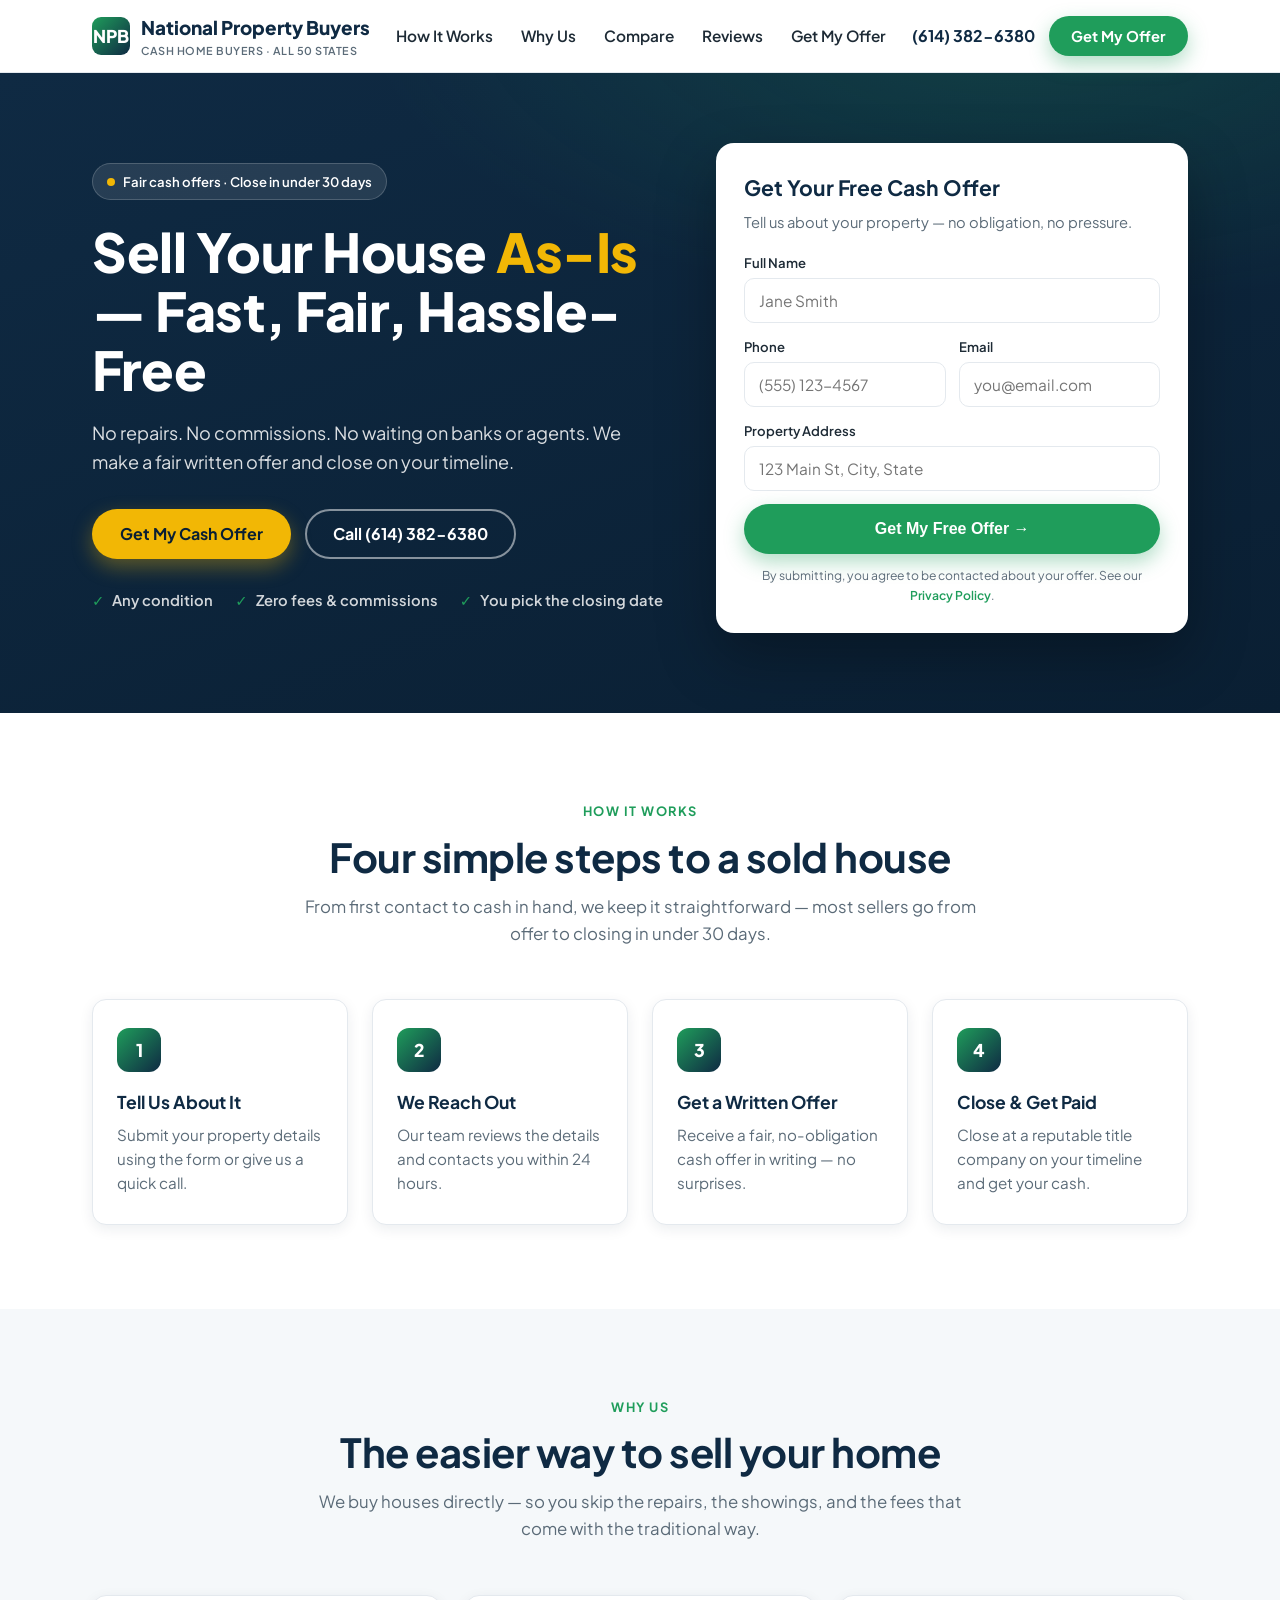
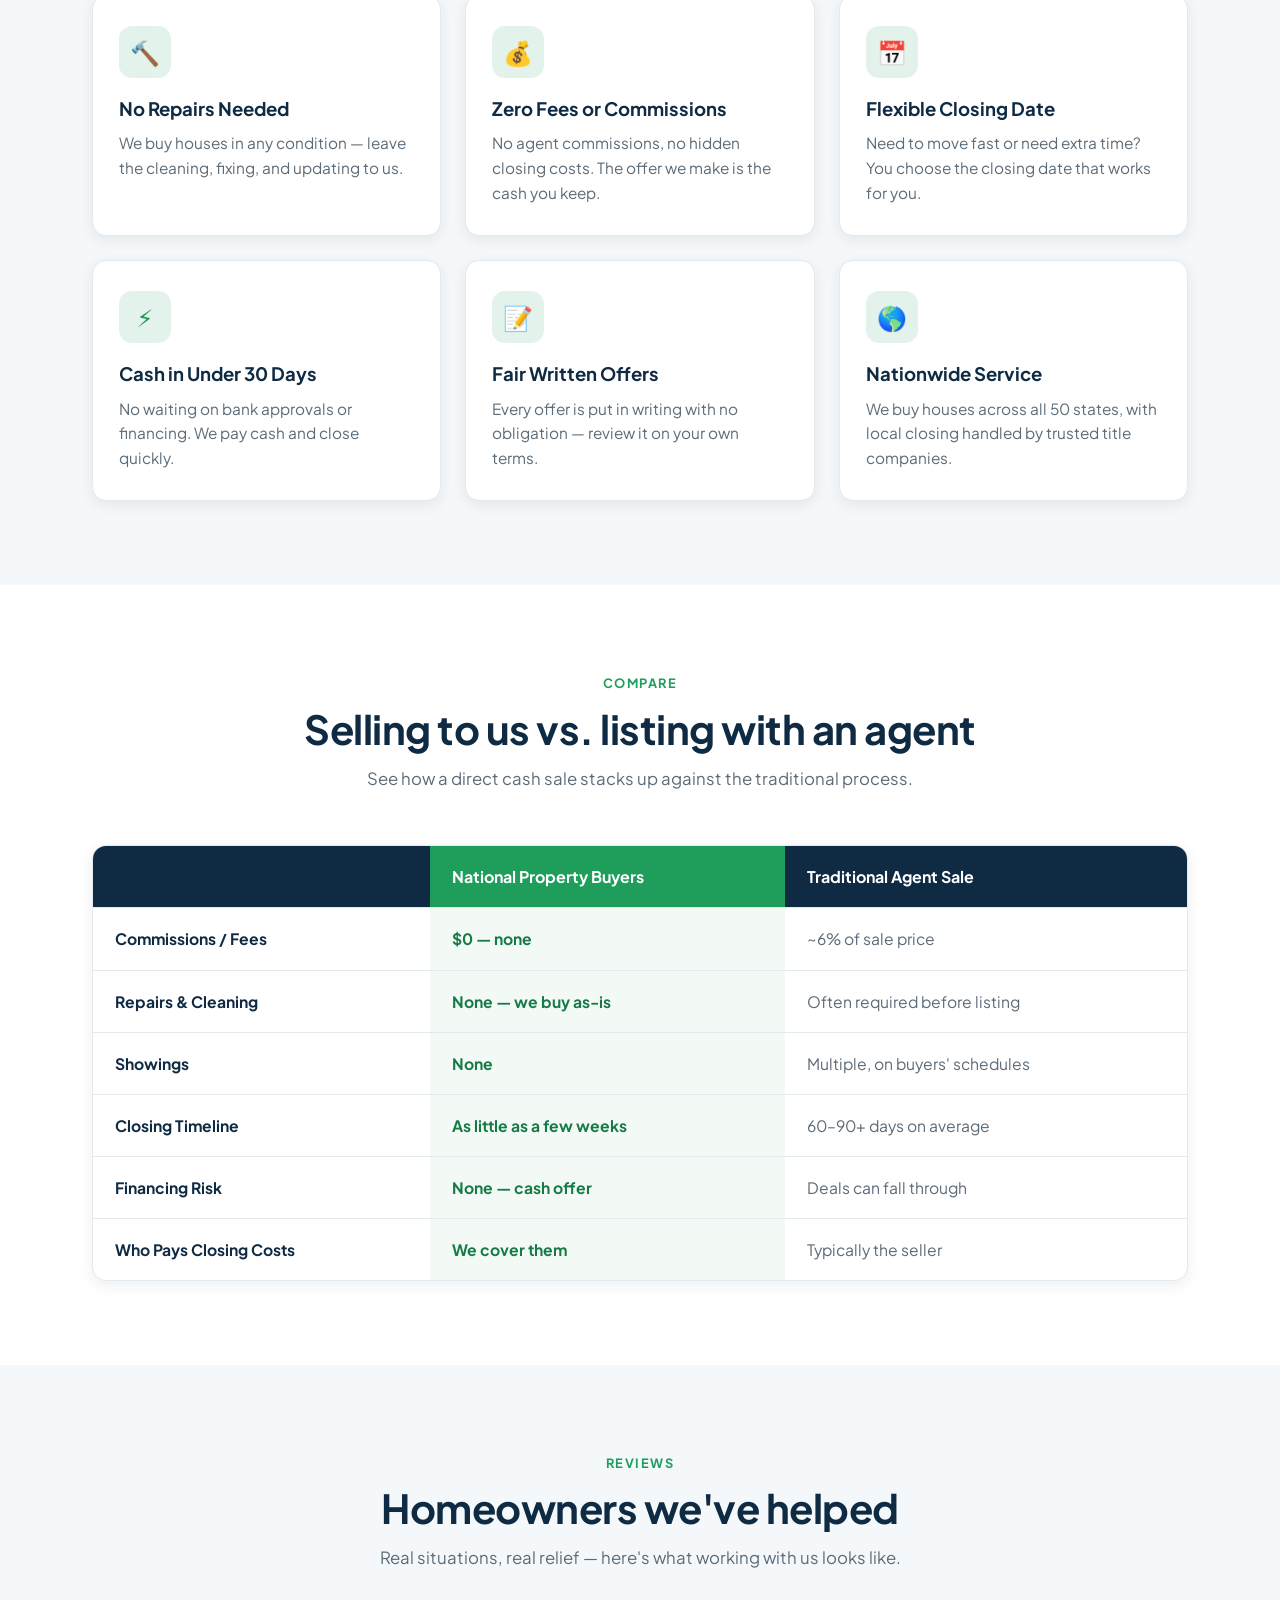
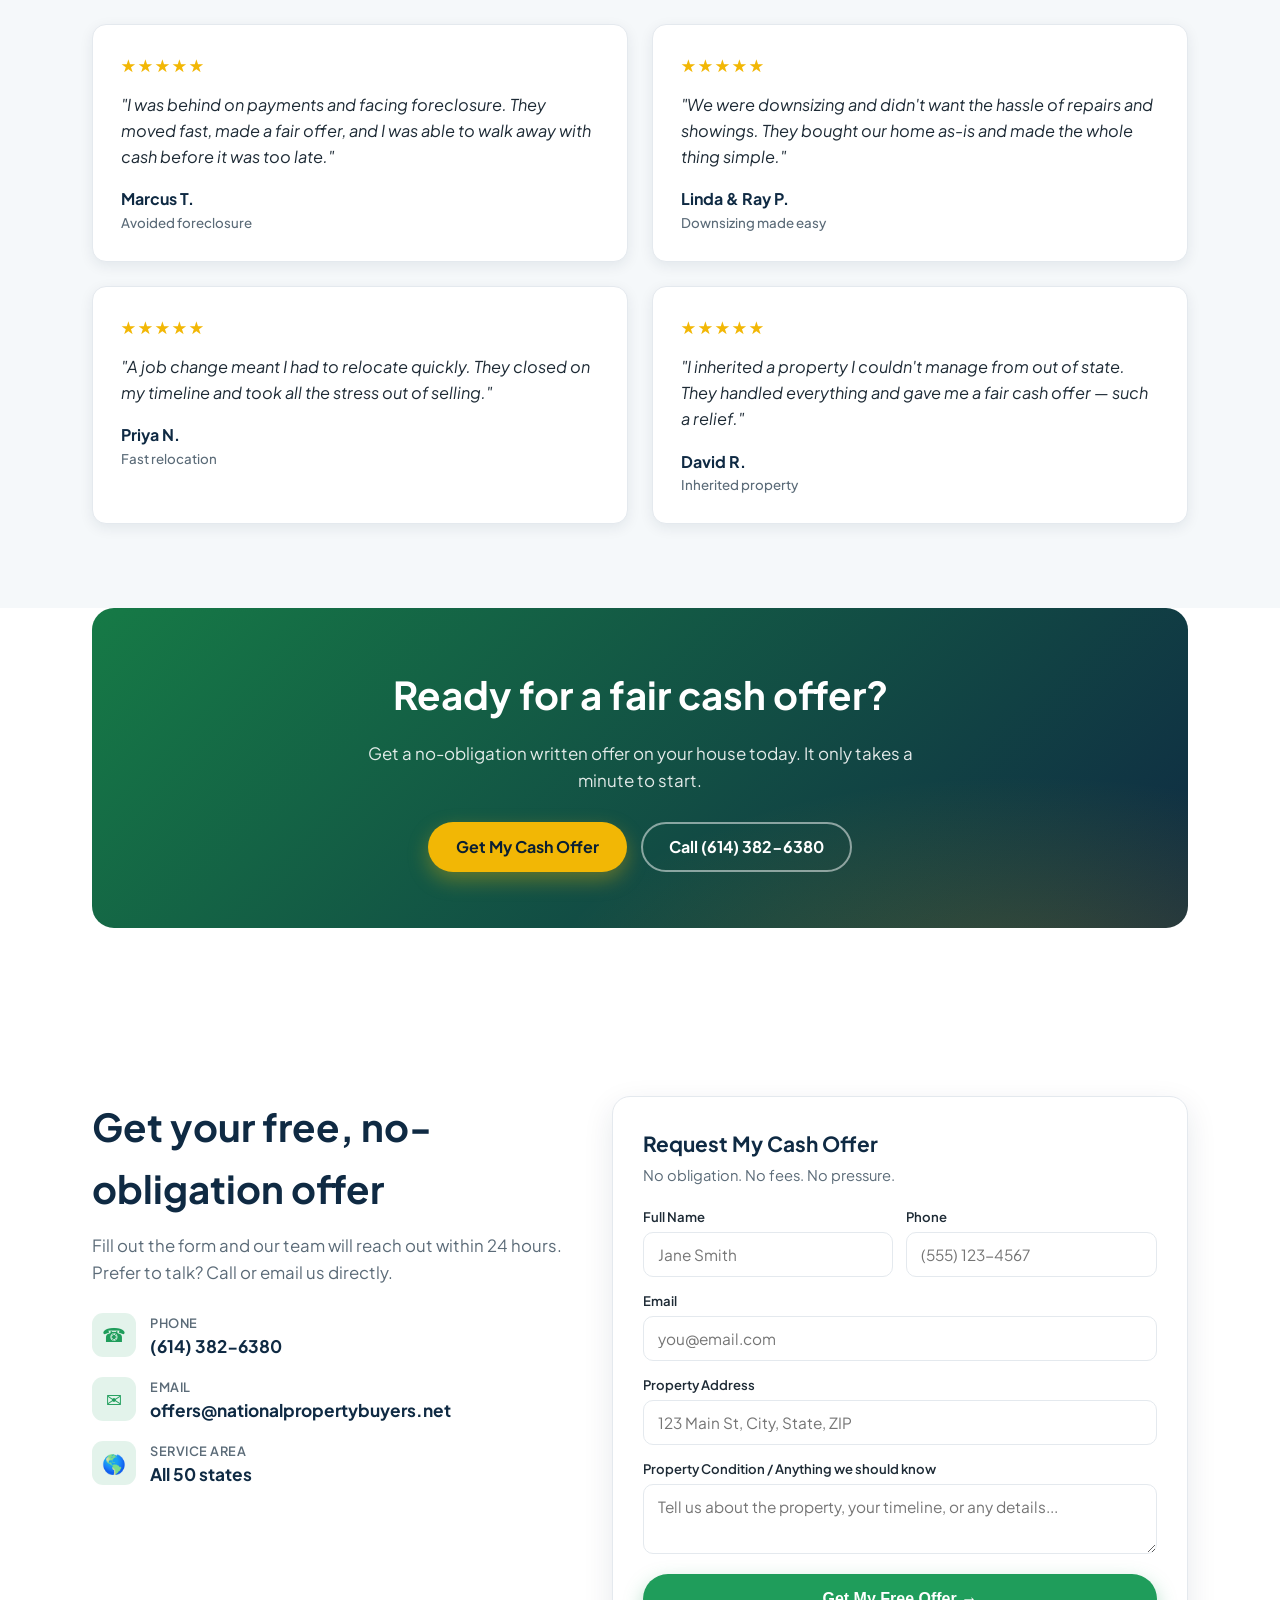
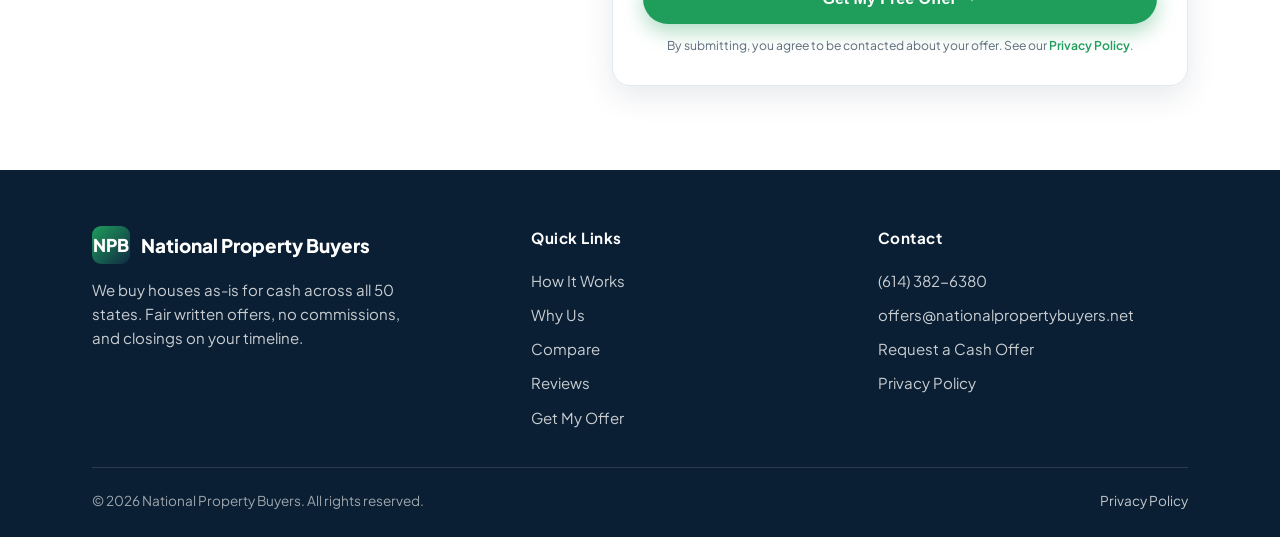
==== national-property-buyers/index.html @ d4e4e4ce "Add National Property Buyers site with privacy policy for Hostinger Rebuild the homepage as a self-c" ====
<!DOCTYPE html>
<html lang="en">
<head>
  <meta charset="UTF-8" />
  <meta name="viewport" content="width=device-width, initial-scale=1.0" />
  <title>National Property Buyers — Sell Your House As-Is, Fast &amp; Fair</title>
  <meta name="description" content="National Property Buyers pays cash for houses in any condition across all 50 states. No repairs, no commissions, no waiting. Get a fair written offer and close in under 30 days." />

  <!-- ===== Fonts ===== -->
  <link rel="preconnect" href="https://fonts.googleapis.com" />
  <link rel="preconnect" href="https://fonts.gstatic.com" crossorigin />
  <link href="https://fonts.googleapis.com/css2?family=Plus+Jakarta+Sans:wght@400;500;600;700;800&display=swap" rel="stylesheet" />

  <style>
    :root {
      --navy: #0f2a43;
      --navy-deep: #0a1f33;
      --green: #1f9d5b;
      --green-dark: #167a46;
      --gold: #f2b705;
      --ink: #1d2a35;
      --muted: #5b6b78;
      --line: #e4e9ee;
      --bg: #ffffff;
      --bg-soft: #f5f8fa;
      --radius: 14px;
      --shadow: 0 10px 30px rgba(15, 42, 67, 0.10);
      --shadow-sm: 0 4px 14px rgba(15, 42, 67, 0.08);
    }

    * { box-sizing: border-box; margin: 0; padding: 0; }
    html { scroll-behavior: smooth; }
    body {
      font-family: 'Plus Jakarta Sans', system-ui, -apple-system, Segoe UI, Roboto, Helvetica, Arial, sans-serif;
      color: var(--ink);
      background: var(--bg);
      line-height: 1.6;
      -webkit-font-smoothing: antialiased;
    }
    a { color: inherit; text-decoration: none; }
    img { max-width: 100%; display: block; }
    .wrap { width: 100%; max-width: 1140px; margin: 0 auto; padding: 0 22px; }

    /* ===== Buttons ===== */
    .btn {
      display: inline-flex; align-items: center; justify-content: center; gap: 8px;
      font-weight: 700; font-size: 1rem; line-height: 1;
      padding: 15px 26px; border-radius: 999px; cursor: pointer;
      border: 2px solid transparent; transition: transform .15s ease, box-shadow .15s ease, background .15s ease;
    }
    .btn-primary { background: var(--green); color: #fff; box-shadow: 0 8px 20px rgba(31,157,91,.35); }
    .btn-primary:hover { background: var(--green-dark); transform: translateY(-2px); }
    .btn-gold { background: var(--gold); color: var(--navy-deep); box-shadow: 0 8px 20px rgba(242,183,5,.35); }
    .btn-gold:hover { transform: translateY(-2px); filter: brightness(1.03); }
    .btn-ghost { background: transparent; color: #fff; border-color: rgba(255,255,255,.5); }
    .btn-ghost:hover { background: rgba(255,255,255,.12); }

    /* ===== Header ===== */
    header {
      position: sticky; top: 0; z-index: 50;
      background: rgba(255,255,255,.95); backdrop-filter: blur(8px);
      border-bottom: 1px solid var(--line);
    }
    .nav { display: flex; align-items: center; justify-content: space-between; height: 72px; }
    .brand { display: flex; align-items: center; gap: 11px; font-weight: 800; font-size: 1.18rem; color: var(--navy); }
    .brand .mark {
      width: 38px; height: 38px; border-radius: 9px;
      background: linear-gradient(135deg, var(--green), var(--navy));
      display: grid; place-items: center; color: #fff; font-size: 1.1rem;
    }
    .brand small { display: block; font-size: .68rem; font-weight: 600; color: var(--muted); letter-spacing: .5px; text-transform: uppercase; }
    .nav-links { display: flex; align-items: center; gap: 28px; }
    .nav-links a { font-weight: 600; color: var(--ink); font-size: .96rem; }
    .nav-links a:hover { color: var(--green); }
    .nav-cta { display: flex; align-items: center; gap: 14px; }
    .nav-phone { font-weight: 700; color: var(--navy); white-space: nowrap; }
    .menu-toggle { display: none; background: none; border: 0; cursor: pointer; font-size: 1.6rem; color: var(--navy); }

    /* ===== Hero ===== */
    .hero {
      background:
        radial-gradient(1100px 500px at 80% -10%, rgba(31,157,91,.22), transparent 60%),
        linear-gradient(160deg, var(--navy) 0%, var(--navy-deep) 100%);
      color: #fff; position: relative; overflow: hidden;
    }
    .hero .wrap { display: grid; grid-template-columns: 1.1fr .9fr; gap: 48px; align-items: center; padding-top: 70px; padding-bottom: 80px; }
    .eyebrow {
      display: inline-flex; align-items: center; gap: 8px;
      background: rgba(255,255,255,.10); border: 1px solid rgba(255,255,255,.18);
      padding: 7px 14px; border-radius: 999px; font-size: .82rem; font-weight: 600; margin-bottom: 22px;
    }
    .eyebrow .dot { width: 8px; height: 8px; border-radius: 50%; background: var(--gold); }
    .hero h1 { font-size: clamp(2.1rem, 4.6vw, 3.35rem); line-height: 1.1; font-weight: 800; letter-spacing: -.5px; }
    .hero h1 .accent { color: var(--gold); }
    .hero p.lead { margin-top: 20px; font-size: 1.13rem; color: rgba(255,255,255,.85); max-width: 540px; }
    .hero-actions { margin-top: 32px; display: flex; flex-wrap: wrap; gap: 14px; }
    .trust-row { margin-top: 30px; display: flex; flex-wrap: wrap; gap: 22px; color: rgba(255,255,255,.82); font-size: .92rem; font-weight: 600; }
    .trust-row span { display: inline-flex; align-items: center; gap: 8px; }
    .trust-row .check { color: var(--green); font-weight: 800; }

    /* Hero form card */
    .offer-card {
      background: #fff; color: var(--ink); border-radius: 18px; padding: 28px;
      box-shadow: 0 24px 60px rgba(0,0,0,.30);
    }
    .offer-card h3 { font-size: 1.32rem; color: var(--navy); }
    .offer-card .sub { color: var(--muted); font-size: .92rem; margin: 6px 0 18px; }
    .field { margin-bottom: 13px; }
    .field label { display: block; font-size: .82rem; font-weight: 600; color: var(--ink); margin-bottom: 5px; }
    .field input, .field textarea, .field select {
      width: 100%; padding: 12px 14px; border: 1.5px solid var(--line); border-radius: 10px;
      font-family: inherit; font-size: .96rem; color: var(--ink); background: #fff;
    }
    .field input:focus, .field textarea:focus, .field select:focus { outline: none; border-color: var(--green); box-shadow: 0 0 0 3px rgba(31,157,91,.15); }
    .field textarea { resize: vertical; min-height: 70px; }
    .form-note { font-size: .76rem; color: var(--muted); margin-top: 12px; text-align: center; }

    /* ===== Section base ===== */
    section { padding: 84px 0; }
    .section-head { text-align: center; max-width: 680px; margin: 0 auto 52px; }
    .tag { display: inline-block; color: var(--green); font-weight: 700; letter-spacing: 1.5px; text-transform: uppercase; font-size: .8rem; margin-bottom: 12px; }
    .section-head h2 { font-size: clamp(1.8rem, 3.4vw, 2.5rem); color: var(--navy); line-height: 1.15; letter-spacing: -.5px; }
    .section-head p { margin-top: 14px; color: var(--muted); font-size: 1.05rem; }
    .soft { background: var(--bg-soft); }

    /* ===== Steps ===== */
    .steps { display: grid; grid-template-columns: repeat(4, 1fr); gap: 24px; }
    .step {
      background: #fff; border: 1px solid var(--line); border-radius: var(--radius);
      padding: 28px 24px; box-shadow: var(--shadow-sm); position: relative;
    }
    .step .num {
      width: 44px; height: 44px; border-radius: 12px; background: linear-gradient(135deg, var(--green), var(--navy));
      color: #fff; font-weight: 800; font-size: 1.1rem; display: grid; place-items: center; margin-bottom: 16px;
    }
    .step h4 { font-size: 1.1rem; color: var(--navy); margin-bottom: 6px; }
    .step p { color: var(--muted); font-size: .95rem; }

    /* ===== Why us / benefits ===== */
    .benefits { display: grid; grid-template-columns: repeat(3, 1fr); gap: 24px; }
    .benefit {
      background: #fff; border: 1px solid var(--line); border-radius: var(--radius);
      padding: 30px 26px; box-shadow: var(--shadow-sm); transition: transform .15s ease, box-shadow .15s ease;
    }
    .benefit:hover { transform: translateY(-4px); box-shadow: var(--shadow); }
    .benefit .ico {
      width: 52px; height: 52px; border-radius: 13px; background: rgba(31,157,91,.12);
      color: var(--green); display: grid; place-items: center; font-size: 1.5rem; margin-bottom: 16px;
    }
    .benefit h4 { color: var(--navy); font-size: 1.16rem; margin-bottom: 8px; }
    .benefit p { color: var(--muted); font-size: .96rem; }

    /* ===== Compare ===== */
    .compare-table {
      width: 100%; border-collapse: separate; border-spacing: 0;
      background: #fff; border: 1px solid var(--line); border-radius: var(--radius); overflow: hidden; box-shadow: var(--shadow-sm);
    }
    .compare-table th, .compare-table td { padding: 18px 22px; text-align: left; border-bottom: 1px solid var(--line); font-size: .98rem; }
    .compare-table thead th { background: var(--navy); color: #fff; font-size: 1rem; }
    .compare-table thead th.you { background: var(--green); }
    .compare-table tbody tr:last-child td { border-bottom: 0; }
    .compare-table td.feature { font-weight: 700; color: var(--navy); }
    .compare-table td.them { color: var(--muted); }
    .compare-table td.us { color: var(--green-dark); font-weight: 700; }
    .compare-table .col-us { background: rgba(31,157,91,.05); }

    /* ===== Reviews ===== */
    .reviews { display: grid; grid-template-columns: repeat(2, 1fr); gap: 24px; }
    .review {
      background: #fff; border: 1px solid var(--line); border-radius: var(--radius);
      padding: 28px; box-shadow: var(--shadow-sm);
    }
    .stars { color: var(--gold); font-size: 1.05rem; margin-bottom: 12px; letter-spacing: 2px; }
    .review p { color: var(--ink); font-size: 1.02rem; font-style: italic; }
    .review .who { margin-top: 16px; font-weight: 700; color: var(--navy); font-style: normal; }
    .review .who small { display: block; font-weight: 500; color: var(--muted); font-style: normal; }

    /* ===== CTA band ===== */
    .cta-band {
      background:
        radial-gradient(800px 360px at 85% 120%, rgba(242,183,5,.20), transparent 60%),
        linear-gradient(135deg, var(--green-dark), var(--navy));
      color: #fff; border-radius: 22px; padding: 56px 44px; text-align: center;
    }
    .cta-band h2 { font-size: clamp(1.7rem, 3.2vw, 2.4rem); }
    .cta-band p { margin: 14px auto 28px; color: rgba(255,255,255,.88); max-width: 560px; font-size: 1.06rem; }
    .cta-actions { display: flex; flex-wrap: wrap; gap: 14px; justify-content: center; }

    /* ===== Contact ===== */
    #contact .wrap { display: grid; grid-template-columns: .9fr 1.1fr; gap: 48px; align-items: start; }
    .contact-info h2 { font-size: clamp(1.8rem, 3.4vw, 2.4rem); color: var(--navy); }
    .contact-info p.intro { color: var(--muted); margin-top: 14px; font-size: 1.05rem; }
    .contact-list { margin-top: 26px; display: grid; gap: 16px; }
    .contact-item { display: flex; gap: 14px; align-items: flex-start; }
    .contact-item .ico { width: 44px; height: 44px; border-radius: 11px; background: rgba(31,157,91,.12); color: var(--green); display: grid; place-items: center; font-size: 1.2rem; flex-shrink: 0; }
    .contact-item .label { font-size: .8rem; color: var(--muted); font-weight: 600; text-transform: uppercase; letter-spacing: .5px; }
    .contact-item .val { font-weight: 700; color: var(--navy); font-size: 1.08rem; }
    .contact-form { background: #fff; border: 1px solid var(--line); border-radius: 18px; padding: 30px; box-shadow: var(--shadow); }
    .contact-form h3 { color: var(--navy); font-size: 1.3rem; margin-bottom: 4px; }
    .contact-form .sub { color: var(--muted); font-size: .92rem; margin-bottom: 18px; }
    .grid-2 { display: grid; grid-template-columns: 1fr 1fr; gap: 13px; }

    /* ===== Footer ===== */
    footer { background: var(--navy-deep); color: rgba(255,255,255,.78); padding: 56px 0 26px; }
    .footer-top { display: grid; grid-template-columns: 1.3fr 1fr 1fr; gap: 36px; padding-bottom: 32px; border-bottom: 1px solid rgba(255,255,255,.12); }
    .footer-brand .brand { color: #fff; margin-bottom: 14px; }
    .footer-brand p { font-size: .94rem; max-width: 320px; }
    .footer-col h5 { color: #fff; font-size: .95rem; margin-bottom: 14px; letter-spacing: .5px; }
    .footer-col a { display: block; padding: 5px 0; font-size: .94rem; }
    .footer-col a:hover { color: var(--green); }
    .footer-bottom { display: flex; flex-wrap: wrap; gap: 10px; justify-content: space-between; padding-top: 22px; font-size: .85rem; color: rgba(255,255,255,.6); }
    .footer-bottom a { color: rgba(255,255,255,.75); }
    .footer-bottom a:hover { color: var(--green); }

    /* ===== Responsive ===== */
    @media (max-width: 920px) {
      .hero .wrap { grid-template-columns: 1fr; padding-top: 48px; padding-bottom: 56px; }
      .steps { grid-template-columns: repeat(2, 1fr); }
      .benefits { grid-template-columns: 1fr; }
      .reviews { grid-template-columns: 1fr; }
      #contact .wrap { grid-template-columns: 1fr; }
      .footer-top { grid-template-columns: 1fr; gap: 26px; }
      .nav-links, .nav-phone { display: none; }
      .menu-toggle { display: block; }
      .nav-links.open {
        display: flex; flex-direction: column; position: absolute; top: 72px; left: 0; right: 0;
        background: #fff; border-bottom: 1px solid var(--line); padding: 18px 22px; gap: 16px;
      }
    }
    @media (max-width: 520px) {
      .steps { grid-template-columns: 1fr; }
      .grid-2 { grid-template-columns: 1fr; }
      .cta-band { padding: 40px 22px; }
      section { padding: 60px 0; }
    }
  </style>
</head>
<body>

  <!-- ===================== HEADER ===================== -->
  <header>
    <div class="wrap nav">
      <a href="#top" class="brand">
        <span class="mark">NPB</span>
        <span>National Property Buyers<small>Cash Home Buyers · All 50 States</small></span>
      </a>
      <nav class="nav-links" id="navLinks">
        <a href="#how">How It Works</a>
        <a href="#why">Why Us</a>
        <a href="#compare">Compare</a>
        <a href="#reviews">Reviews</a>
        <a href="#contact">Get My Offer</a>
      </nav>
      <div class="nav-cta">
        <a href="tel:+16143826380" class="nav-phone">(614) 382-6380</a>
        <a href="#contact" class="btn btn-primary" style="padding:11px 20px;font-size:.92rem;">Get My Offer</a>
        <button class="menu-toggle" id="menuToggle" aria-label="Toggle menu">&#9776;</button>
      </div>
    </div>
  </header>

  <!-- ===================== HERO ===================== -->
  <section class="hero" id="top" style="padding:0;">
    <div class="wrap">
      <div>
        <span class="eyebrow"><span class="dot"></span> Fair cash offers · Close in under 30 days</span>
        <h1>Sell Your House <span class="accent">As-Is</span> — Fast, Fair, Hassle-Free</h1>
        <p class="lead">No repairs. No commissions. No waiting on banks or agents. We make a fair written offer and close on your timeline.</p>
        <div class="hero-actions">
          <a href="#contact" class="btn btn-gold">Get My Cash Offer</a>
          <a href="tel:+16143826380" class="btn btn-ghost">Call (614) 382-6380</a>
        </div>
        <div class="trust-row">
          <span><span class="check">&#10003;</span> Any condition</span>
          <span><span class="check">&#10003;</span> Zero fees &amp; commissions</span>
          <span><span class="check">&#10003;</span> You pick the closing date</span>
        </div>
      </div>

      <!-- Hero offer form -->
      <div class="offer-card">
        <h3>Get Your Free Cash Offer</h3>
        <p class="sub">Tell us about your property — no obligation, no pressure.</p>
        <form onsubmit="return sendOffer(event,'hero')">
          <div class="field">
            <label for="h-name">Full Name</label>
            <input id="h-name" name="name" type="text" placeholder="Jane Smith" required />
          </div>
          <div class="grid-2">
            <div class="field">
              <label for="h-phone">Phone</label>
              <input id="h-phone" name="phone" type="tel" placeholder="(555) 123-4567" required />
            </div>
            <div class="field">
              <label for="h-email">Email</label>
              <input id="h-email" name="email" type="email" placeholder="you@email.com" required />
            </div>
          </div>
          <div class="field">
            <label for="h-address">Property Address</label>
            <input id="h-address" name="address" type="text" placeholder="123 Main St, City, State" required />
          </div>
          <button type="submit" class="btn btn-primary" style="width:100%;">Get My Free Offer &rarr;</button>
          <p class="form-note">By submitting, you agree to be contacted about your offer. See our <a href="privacy-policy.html" style="color:var(--green);font-weight:600;">Privacy Policy</a>.</p>
        </form>
      </div>
    </div>
  </section>

  <!-- ===================== HOW IT WORKS ===================== -->
  <section id="how">
    <div class="wrap">
      <div class="section-head">
        <span class="tag">How It Works</span>
        <h2>Four simple steps to a sold house</h2>
        <p>From first contact to cash in hand, we keep it straightforward — most sellers go from offer to closing in under 30 days.</p>
      </div>
      <div class="steps">
        <div class="step">
          <div class="num">1</div>
          <h4>Tell Us About It</h4>
          <p>Submit your property details using the form or give us a quick call.</p>
        </div>
        <div class="step">
          <div class="num">2</div>
          <h4>We Reach Out</h4>
          <p>Our team reviews the details and contacts you within 24 hours.</p>
        </div>
        <div class="step">
          <div class="num">3</div>
          <h4>Get a Written Offer</h4>
          <p>Receive a fair, no-obligation cash offer in writing — no surprises.</p>
        </div>
        <div class="step">
          <div class="num">4</div>
          <h4>Close &amp; Get Paid</h4>
          <p>Close at a reputable title company on your timeline and get your cash.</p>
        </div>
      </div>
    </div>
  </section>

  <!-- ===================== WHY US ===================== -->
  <section id="why" class="soft">
    <div class="wrap">
      <div class="section-head">
        <span class="tag">Why Us</span>
        <h2>The easier way to sell your home</h2>
        <p>We buy houses directly — so you skip the repairs, the showings, and the fees that come with the traditional way.</p>
      </div>
      <div class="benefits">
        <div class="benefit">
          <div class="ico">&#128296;</div>
          <h4>No Repairs Needed</h4>
          <p>We buy houses in any condition — leave the cleaning, fixing, and updating to us.</p>
        </div>
        <div class="benefit">
          <div class="ico">&#128176;</div>
          <h4>Zero Fees or Commissions</h4>
          <p>No agent commissions, no hidden closing costs. The offer we make is the cash you keep.</p>
        </div>
        <div class="benefit">
          <div class="ico">&#128197;</div>
          <h4>Flexible Closing Date</h4>
          <p>Need to move fast or need extra time? You choose the closing date that works for you.</p>
        </div>
        <div class="benefit">
          <div class="ico">&#9889;</div>
          <h4>Cash in Under 30 Days</h4>
          <p>No waiting on bank approvals or financing. We pay cash and close quickly.</p>
        </div>
        <div class="benefit">
          <div class="ico">&#128221;</div>
          <h4>Fair Written Offers</h4>
          <p>Every offer is put in writing with no obligation — review it on your own terms.</p>
        </div>
        <div class="benefit">
          <div class="ico">&#127758;</div>
          <h4>Nationwide Service</h4>
          <p>We buy houses across all 50 states, with local closing handled by trusted title companies.</p>
        </div>
      </div>
    </div>
  </section>

  <!-- ===================== COMPARE ===================== -->
  <section id="compare">
    <div class="wrap">
      <div class="section-head">
        <span class="tag">Compare</span>
        <h2>Selling to us vs. listing with an agent</h2>
        <p>See how a direct cash sale stacks up against the traditional process.</p>
      </div>
      <table class="compare-table">
        <thead>
          <tr>
            <th>&nbsp;</th>
            <th class="you">National Property Buyers</th>
            <th>Traditional Agent Sale</th>
          </tr>
        </thead>
        <tbody>
          <tr>
            <td class="feature">Commissions / Fees</td>
            <td class="us col-us">$0 — none</td>
            <td class="them">~6% of sale price</td>
          </tr>
          <tr>
            <td class="feature">Repairs &amp; Cleaning</td>
            <td class="us col-us">None — we buy as-is</td>
            <td class="them">Often required before listing</td>
          </tr>
          <tr>
            <td class="feature">Showings</td>
            <td class="us col-us">None</td>
            <td class="them">Multiple, on buyers' schedules</td>
          </tr>
          <tr>
            <td class="feature">Closing Timeline</td>
            <td class="us col-us">As little as a few weeks</td>
            <td class="them">60–90+ days on average</td>
          </tr>
          <tr>
            <td class="feature">Financing Risk</td>
            <td class="us col-us">None — cash offer</td>
            <td class="them">Deals can fall through</td>
          </tr>
          <tr>
            <td class="feature">Who Pays Closing Costs</td>
            <td class="us col-us">We cover them</td>
            <td class="them">Typically the seller</td>
          </tr>
        </tbody>
      </table>
    </div>
  </section>

  <!-- ===================== REVIEWS ===================== -->
  <section id="reviews" class="soft">
    <div class="wrap">
      <div class="section-head">
        <span class="tag">Reviews</span>
        <h2>Homeowners we've helped</h2>
        <p>Real situations, real relief — here's what working with us looks like.</p>
      </div>
      <div class="reviews">
        <div class="review">
          <div class="stars">&#9733;&#9733;&#9733;&#9733;&#9733;</div>
          <p>"I was behind on payments and facing foreclosure. They moved fast, made a fair offer, and I was able to walk away with cash before it was too late."</p>
          <div class="who">Marcus T.<small>Avoided foreclosure</small></div>
        </div>
        <div class="review">
          <div class="stars">&#9733;&#9733;&#9733;&#9733;&#9733;</div>
          <p>"We were downsizing and didn't want the hassle of repairs and showings. They bought our home as-is and made the whole thing simple."</p>
          <div class="who">Linda &amp; Ray P.<small>Downsizing made easy</small></div>
        </div>
        <div class="review">
          <div class="stars">&#9733;&#9733;&#9733;&#9733;&#9733;</div>
          <p>"A job change meant I had to relocate quickly. They closed on my timeline and took all the stress out of selling."</p>
          <div class="who">Priya N.<small>Fast relocation</small></div>
        </div>
        <div class="review">
          <div class="stars">&#9733;&#9733;&#9733;&#9733;&#9733;</div>
          <p>"I inherited a property I couldn't manage from out of state. They handled everything and gave me a fair cash offer — such a relief."</p>
          <div class="who">David R.<small>Inherited property</small></div>
        </div>
      </div>
    </div>
  </section>

  <!-- ===================== CTA BAND ===================== -->
  <section style="padding-top:0;">
    <div class="wrap">
      <div class="cta-band">
        <h2>Ready for a fair cash offer?</h2>
        <p>Get a no-obligation written offer on your house today. It only takes a minute to start.</p>
        <div class="cta-actions">
          <a href="#contact" class="btn btn-gold">Get My Cash Offer</a>
          <a href="tel:+16143826380" class="btn btn-ghost">Call (614) 382-6380</a>
        </div>
      </div>
    </div>
  </section>

  <!-- ===================== CONTACT ===================== -->
  <section id="contact">
    <div class="wrap">
      <div class="contact-info">
        <h2>Get your free, no-obligation offer</h2>
        <p class="intro">Fill out the form and our team will reach out within 24 hours. Prefer to talk? Call or email us directly.</p>
        <div class="contact-list">
          <div class="contact-item">
            <div class="ico">&#9742;</div>
            <div>
              <div class="label">Phone</div>
              <a href="tel:+16143826380" class="val">(614) 382-6380</a>
            </div>
          </div>
          <div class="contact-item">
            <div class="ico">&#9993;</div>
            <div>
              <div class="label">Email</div>
              <a href="mailto:offers@nationalpropertybuyers.net" class="val">offers@nationalpropertybuyers.net</a>
            </div>
          </div>
          <div class="contact-item">
            <div class="ico">&#127758;</div>
            <div>
              <div class="label">Service Area</div>
              <div class="val">All 50 states</div>
            </div>
          </div>
        </div>
      </div>

      <div class="contact-form">
        <h3>Request My Cash Offer</h3>
        <p class="sub">No obligation. No fees. No pressure.</p>
        <form onsubmit="return sendOffer(event,'contact')">
          <div class="grid-2">
            <div class="field">
              <label for="c-name">Full Name</label>
              <input id="c-name" name="name" type="text" placeholder="Jane Smith" required />
            </div>
            <div class="field">
              <label for="c-phone">Phone</label>
              <input id="c-phone" name="phone" type="tel" placeholder="(555) 123-4567" required />
            </div>
          </div>
          <div class="field">
            <label for="c-email">Email</label>
            <input id="c-email" name="email" type="email" placeholder="you@email.com" required />
          </div>
          <div class="field">
            <label for="c-address">Property Address</label>
            <input id="c-address" name="address" type="text" placeholder="123 Main St, City, State, ZIP" required />
          </div>
          <div class="field">
            <label for="c-condition">Property Condition / Anything we should know</label>
            <textarea id="c-condition" name="condition" placeholder="Tell us about the property, your timeline, or any details..."></textarea>
          </div>
          <button type="submit" class="btn btn-primary" style="width:100%;">Get My Free Offer &rarr;</button>
          <p class="form-note">By submitting, you agree to be contacted about your offer. See our <a href="privacy-policy.html" style="color:var(--green);font-weight:600;">Privacy Policy</a>.</p>
        </form>
      </div>
    </div>
  </section>

  <!-- ===================== FOOTER ===================== -->
  <footer>
    <div class="wrap">
      <div class="footer-top">
        <div class="footer-brand">
          <a href="#top" class="brand">
            <span class="mark">NPB</span>
            <span style="color:#fff;">National Property Buyers</span>
          </a>
          <p>We buy houses as-is for cash across all 50 states. Fair written offers, no commissions, and closings on your timeline.</p>
        </div>
        <div class="footer-col">
          <h5>Quick Links</h5>
          <a href="#how">How It Works</a>
          <a href="#why">Why Us</a>
          <a href="#compare">Compare</a>
          <a href="#reviews">Reviews</a>
          <a href="#contact">Get My Offer</a>
        </div>
        <div class="footer-col">
          <h5>Contact</h5>
          <a href="tel:+16143826380">(614) 382-6380</a>
          <a href="mailto:offers@nationalpropertybuyers.net">offers@nationalpropertybuyers.net</a>
          <a href="#contact">Request a Cash Offer</a>
          <a href="privacy-policy.html">Privacy Policy</a>
        </div>
      </div>
      <div class="footer-bottom">
        <div>&copy; <span id="year"></span> National Property Buyers. All rights reserved.</div>
        <div><a href="privacy-policy.html">Privacy Policy</a></div>
      </div>
    </div>
  </footer>

  <!-- ===================== SCRIPTS ===================== -->
  <script>
    // Footer year
    document.getElementById('year').textContent = new Date().getFullYear();

    // Mobile menu
    var toggle = document.getElementById('menuToggle');
    var links = document.getElementById('navLinks');
    if (toggle) {
      toggle.addEventListener('click', function () { links.classList.toggle('open'); });
      links.querySelectorAll('a').forEach(function (a) {
        a.addEventListener('click', function () { links.classList.remove('open'); });
      });
    }

    // Form handler — composes an email to your inbox (works on static hosting with no backend).
    // To use a form service instead (e.g. Formspree), see the note in the README.
    function sendOffer(e, source) {
      e.preventDefault();
      var f = e.target;
      var get = function (n) { var el = f.querySelector('[name="' + n + '"]'); return el ? el.value : ''; };
      var name = get('name'), phone = get('phone'), email = get('email'),
          address = get('address'), condition = get('condition');
      var subject = 'New Cash Offer Request — ' + (name || 'Website');
      var body =
        'New offer request from the website (' + source + ' form):\n\n' +
        'Name: ' + name + '\n' +
        'Phone: ' + phone + '\n' +
        'Email: ' + email + '\n' +
        'Property Address: ' + address + '\n' +
        (condition ? 'Notes / Condition: ' + condition + '\n' : '');
      window.location.href = 'mailto:offers@nationalpropertybuyers.net'
        + '?subject=' + encodeURIComponent(subject)
        + '&body=' + encodeURIComponent(body);
      return false;
    }
  </script>
</body>
</html>
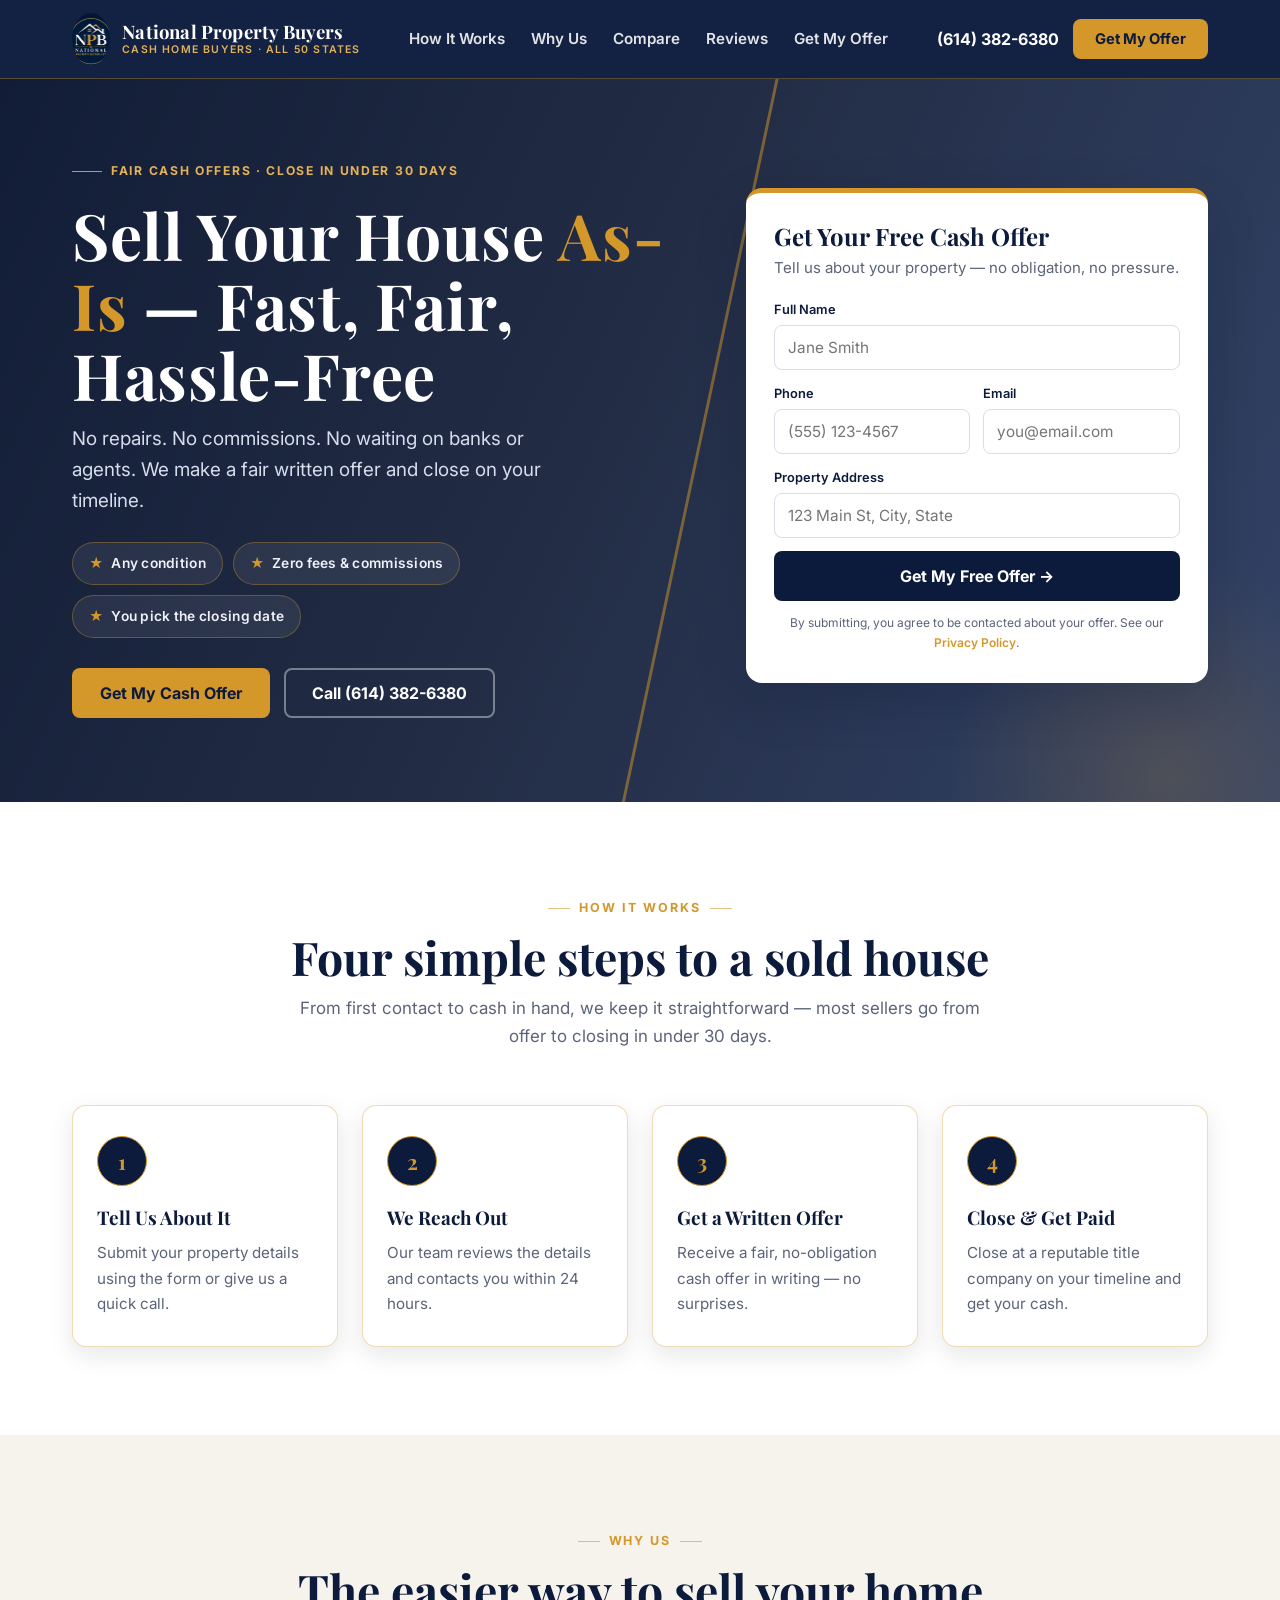
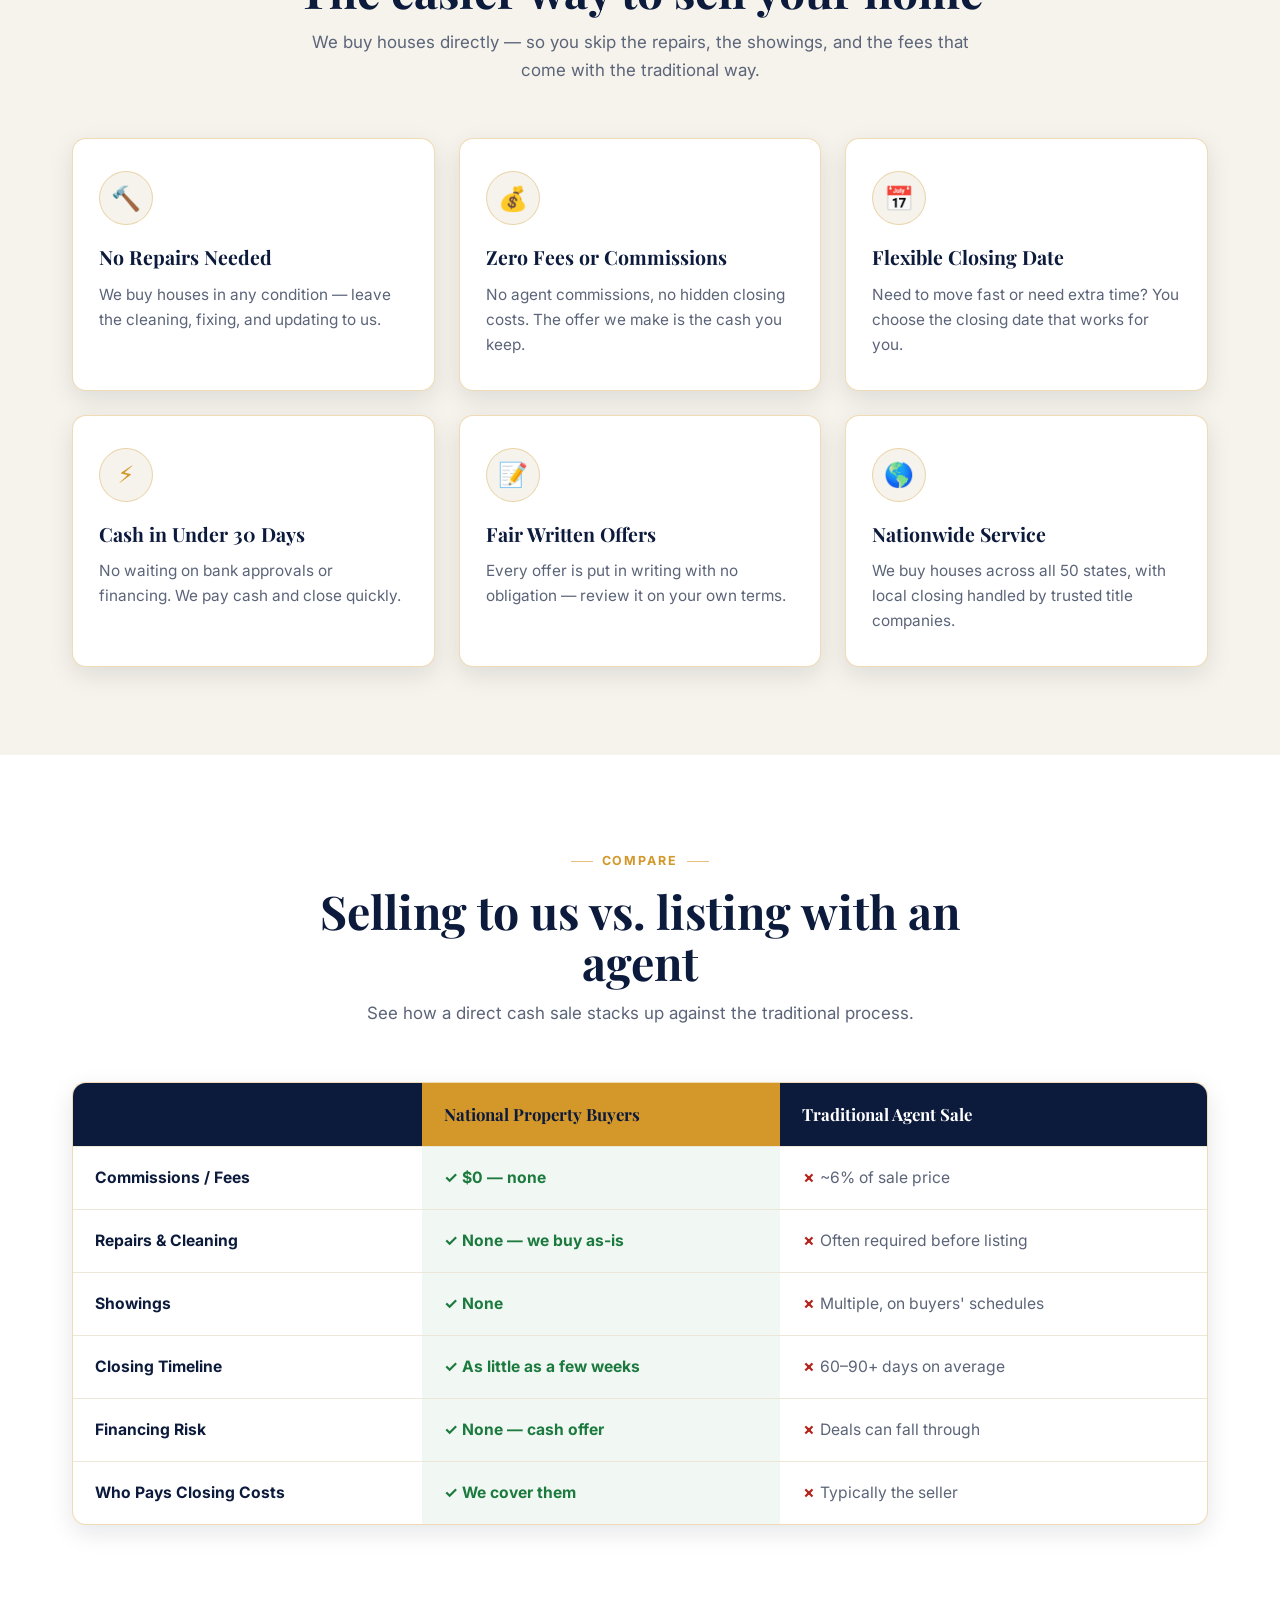
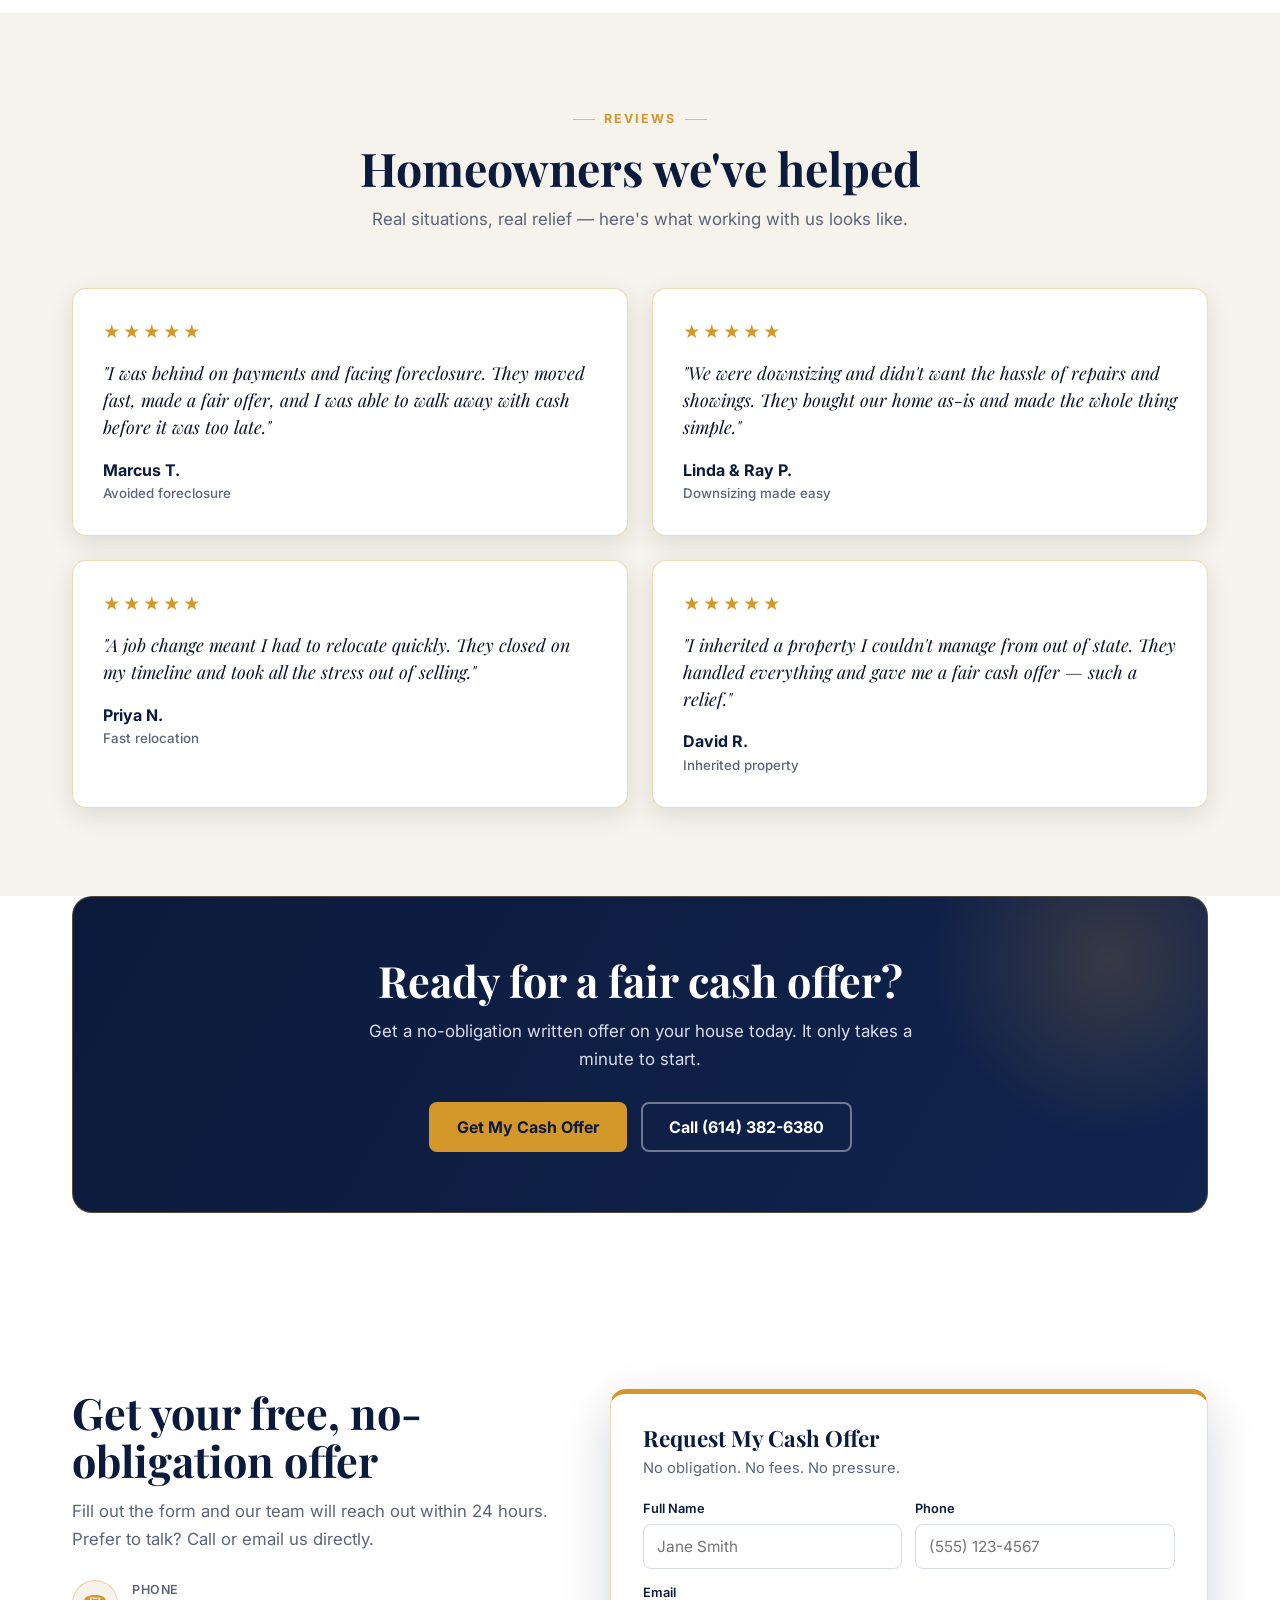
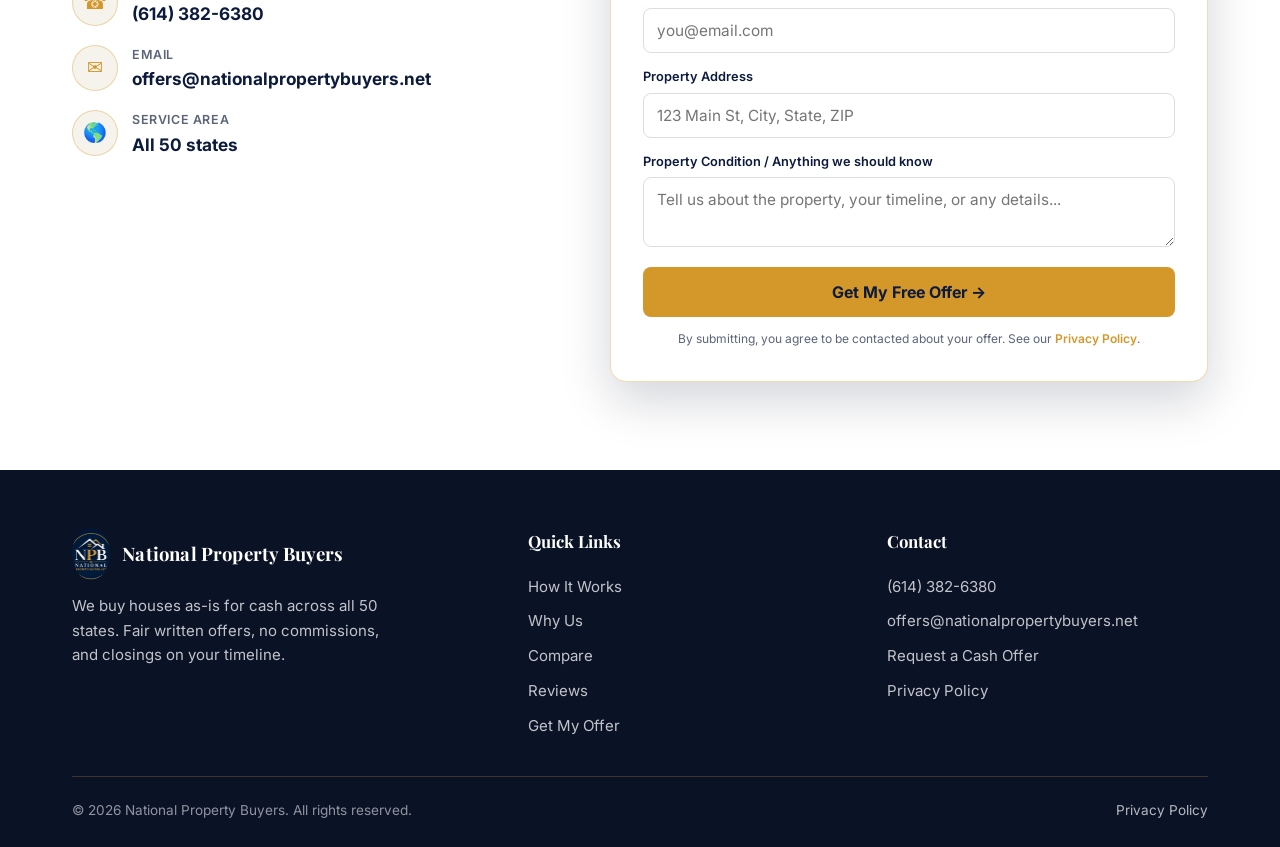
==== commit d27cf3a4: "Restyle NPB site to match live brand (navy + gold, Playfair Display, logo) Rebuild both pages with t" ====
--- a/national-property-buyers/index.html
+++ b/national-property-buyers/index.html
@@ -6,232 +6,193 @@
   <title>National Property Buyers — Sell Your House As-Is, Fast &amp; Fair</title>
   <meta name="description" content="National Property Buyers pays cash for houses in any condition across all 50 states. No repairs, no commissions, no waiting. Get a fair written offer and close in under 30 days." />
 
-  <!-- ===== Fonts ===== -->
+  <!-- ===== Fonts (match brand: Playfair Display headings + Inter body) ===== -->
   <link rel="preconnect" href="https://fonts.googleapis.com" />
   <link rel="preconnect" href="https://fonts.gstatic.com" crossorigin />
-  <link href="https://fonts.googleapis.com/css2?family=Plus+Jakarta+Sans:wght@400;500;600;700;800&display=swap" rel="stylesheet" />
+  <link href="https://fonts.googleapis.com/css2?family=Inter:wght@400;500;600;700;800&family=Playfair+Display:wght@600;700;800&display=swap" rel="stylesheet" />
 
   <style>
     :root {
-      --navy: #0f2a43;
-      --navy-deep: #0a1f33;
-      --green: #1f9d5b;
-      --green-dark: #167a46;
-      --gold: #f2b705;
-      --ink: #1d2a35;
-      --muted: #5b6b78;
-      --line: #e4e9ee;
-      --bg: #ffffff;
-      --bg-soft: #f5f8fa;
-      --radius: 14px;
-      --shadow: 0 10px 30px rgba(15, 42, 67, 0.10);
-      --shadow-sm: 0 4px 14px rgba(15, 42, 67, 0.08);
+      --navy: #0c1a3c;
+      --navy-2: #11244e;
+      --gold: #d4972a;
+      --gold-soft: #e3b25a;
+      --ink: #0a1226;
+      --cream: #f6f3ec;
+      --paper: #ffffff;
+      --muted: #5b6478;
+      --line: rgba(212, 151, 42, .35);
+      --good: #1c7a3e;
+      --bad: #b3261e;
+      --shadow: 0 18px 50px rgba(8, 16, 40, .18);
+      --shadow-sm: 0 8px 24px rgba(8, 16, 40, .10);
+      --maxw: 1180px;
+      --serif: "Playfair Display", Georgia, "Times New Roman", serif;
+      --sans: "Inter", system-ui, -apple-system, Segoe UI, Roboto, Arial, sans-serif;
     }
 
     * { box-sizing: border-box; margin: 0; padding: 0; }
     html { scroll-behavior: smooth; }
-    body {
-      font-family: 'Plus Jakarta Sans', system-ui, -apple-system, Segoe UI, Roboto, Helvetica, Arial, sans-serif;
-      color: var(--ink);
-      background: var(--bg);
-      line-height: 1.6;
-      -webkit-font-smoothing: antialiased;
-    }
+    body { font-family: var(--sans); color: var(--ink); background: var(--paper); line-height: 1.65; -webkit-font-smoothing: antialiased; }
+    h1, h2, h3 { font-family: var(--serif); line-height: 1.1; font-weight: 700; }
     a { color: inherit; text-decoration: none; }
     img { max-width: 100%; display: block; }
-    .wrap { width: 100%; max-width: 1140px; margin: 0 auto; padding: 0 22px; }
+    .wrap { width: 100%; max-width: var(--maxw); margin: 0 auto; padding: 0 22px; }
 
     /* ===== Buttons ===== */
-    .btn {
-      display: inline-flex; align-items: center; justify-content: center; gap: 8px;
-      font-weight: 700; font-size: 1rem; line-height: 1;
-      padding: 15px 26px; border-radius: 999px; cursor: pointer;
-      border: 2px solid transparent; transition: transform .15s ease, box-shadow .15s ease, background .15s ease;
-    }
-    .btn-primary { background: var(--green); color: #fff; box-shadow: 0 8px 20px rgba(31,157,91,.35); }
-    .btn-primary:hover { background: var(--green-dark); transform: translateY(-2px); }
-    .btn-gold { background: var(--gold); color: var(--navy-deep); box-shadow: 0 8px 20px rgba(242,183,5,.35); }
-    .btn-gold:hover { transform: translateY(-2px); filter: brightness(1.03); }
-    .btn-ghost { background: transparent; color: #fff; border-color: rgba(255,255,255,.5); }
-    .btn-ghost:hover { background: rgba(255,255,255,.12); }
+    .btn { display: inline-flex; align-items: center; justify-content: center; gap: 9px; font-family: var(--sans); font-weight: 700; font-size: 1rem; line-height: 1; padding: 15px 26px; border-radius: 8px; cursor: pointer; border: 2px solid transparent; transition: transform .15s ease, box-shadow .15s ease, background .15s ease, color .15s ease; }
+    .btn-gold { background: var(--gold); color: var(--navy); }
+    .btn-gold:hover { background: var(--gold-soft); transform: translateY(-2px); box-shadow: 0 12px 26px rgba(212,151,42,.35); }
+    .btn-ghost { background: transparent; color: #fff; border-color: rgba(255,255,255,.4); }
+    .btn-ghost:hover { border-color: var(--gold); color: var(--gold); }
+    .btn-navy { background: var(--navy); color: #fff; }
+    .btn-navy:hover { background: var(--navy-2); transform: translateY(-2px); }
+    .btn-block { width: 100%; }
 
     /* ===== Header ===== */
-    header {
-      position: sticky; top: 0; z-index: 50;
-      background: rgba(255,255,255,.95); backdrop-filter: blur(8px);
-      border-bottom: 1px solid var(--line);
-    }
-    .nav { display: flex; align-items: center; justify-content: space-between; height: 72px; }
-    .brand { display: flex; align-items: center; gap: 11px; font-weight: 800; font-size: 1.18rem; color: var(--navy); }
-    .brand .mark {
-      width: 38px; height: 38px; border-radius: 9px;
-      background: linear-gradient(135deg, var(--green), var(--navy));
-      display: grid; place-items: center; color: #fff; font-size: 1.1rem;
-    }
-    .brand small { display: block; font-size: .68rem; font-weight: 600; color: var(--muted); letter-spacing: .5px; text-transform: uppercase; }
-    .nav-links { display: flex; align-items: center; gap: 28px; }
-    .nav-links a { font-weight: 600; color: var(--ink); font-size: .96rem; }
-    .nav-links a:hover { color: var(--green); }
+    header { position: sticky; top: 0; z-index: 50; background: rgba(12,26,60,.97); backdrop-filter: blur(8px); border-bottom: 1px solid var(--line); }
+    .nav { display: flex; align-items: center; justify-content: space-between; height: 78px; }
+    .brand { display: flex; align-items: center; gap: 12px; color: #fff; }
+    .brand img { height: 52px; width: auto; border-radius: 50%; }
+    .brand .bname { font-family: var(--serif); font-weight: 700; font-size: 1.16rem; letter-spacing: .01em; line-height: 1.1; }
+    .brand .bname small { display: block; font-family: var(--sans); font-size: .66rem; font-weight: 600; color: var(--gold-soft); letter-spacing: 1.2px; text-transform: uppercase; margin-top: 2px; }
+    .nav-links { display: flex; align-items: center; gap: 26px; }
+    .nav-links a { font-weight: 600; color: rgba(255,255,255,.88); font-size: .95rem; }
+    .nav-links a:hover { color: var(--gold); }
     .nav-cta { display: flex; align-items: center; gap: 14px; }
-    .nav-phone { font-weight: 700; color: var(--navy); white-space: nowrap; }
-    .menu-toggle { display: none; background: none; border: 0; cursor: pointer; font-size: 1.6rem; color: var(--navy); }
+    .nav-phone { font-weight: 700; color: #fff; white-space: nowrap; }
+    .nav-phone:hover { color: var(--gold); }
+    .menu-toggle { display: none; background: none; border: 0; cursor: pointer; font-size: 1.6rem; color: #fff; }
 
     /* ===== Hero ===== */
-    .hero {
-      background:
-        radial-gradient(1100px 500px at 80% -10%, rgba(31,157,91,.22), transparent 60%),
-        linear-gradient(160deg, var(--navy) 0%, var(--navy-deep) 100%);
-      color: #fff; position: relative; overflow: hidden;
-    }
-    .hero .wrap { display: grid; grid-template-columns: 1.1fr .9fr; gap: 48px; align-items: center; padding-top: 70px; padding-bottom: 80px; }
-    .eyebrow {
-      display: inline-flex; align-items: center; gap: 8px;
-      background: rgba(255,255,255,.10); border: 1px solid rgba(255,255,255,.18);
-      padding: 7px 14px; border-radius: 999px; font-size: .82rem; font-weight: 600; margin-bottom: 22px;
-    }
-    .eyebrow .dot { width: 8px; height: 8px; border-radius: 50%; background: var(--gold); }
-    .hero h1 { font-size: clamp(2.1rem, 4.6vw, 3.35rem); line-height: 1.1; font-weight: 800; letter-spacing: -.5px; }
-    .hero h1 .accent { color: var(--gold); }
-    .hero p.lead { margin-top: 20px; font-size: 1.13rem; color: rgba(255,255,255,.85); max-width: 540px; }
-    .hero-actions { margin-top: 32px; display: flex; flex-wrap: wrap; gap: 14px; }
-    .trust-row { margin-top: 30px; display: flex; flex-wrap: wrap; gap: 22px; color: rgba(255,255,255,.82); font-size: .92rem; font-weight: 600; }
-    .trust-row span { display: inline-flex; align-items: center; gap: 8px; }
-    .trust-row .check { color: var(--green); font-weight: 800; }
-
-    /* Hero form card */
-    .offer-card {
-      background: #fff; color: var(--ink); border-radius: 18px; padding: 28px;
-      box-shadow: 0 24px 60px rgba(0,0,0,.30);
-    }
-    .offer-card h3 { font-size: 1.32rem; color: var(--navy); }
-    .offer-card .sub { color: var(--muted); font-size: .92rem; margin: 6px 0 18px; }
+    .hero { position: relative; overflow: hidden; color: #fff;
+      background: linear-gradient(115deg, rgba(10,21,48,.97) 0%, rgba(10,21,48,.90) 46%, rgba(17,36,78,.86) 100%); }
+    .hero::after { /* gold swoosh signature */
+      content: ""; position: absolute; left: -6%; top: -20%; width: 60%; height: 150%;
+      border-right: 3px solid var(--gold); transform: skewX(-12deg); opacity: .5; pointer-events: none; }
+    .hero::before { content: ""; position: absolute; right: -10%; bottom: -30%; width: 480px; height: 480px;
+      background: radial-gradient(circle, rgba(212,151,42,.18), transparent 65%); pointer-events: none; }
+    .hero-grid { position: relative; z-index: 2; display: grid; grid-template-columns: 1.15fr .85fr; gap: 48px; align-items: center; padding: 74px 0 84px; }
+    .eyebrow { display: inline-flex; align-items: center; gap: 9px; font-family: var(--sans); text-transform: uppercase; letter-spacing: .14em; font-size: .76rem; font-weight: 700; color: var(--gold-soft); }
+    .eyebrow .line { width: 30px; height: 1px; background: var(--gold); }
+    .hero h1 { font-size: clamp(2.4rem, 5vw, 4rem); margin: 18px 0 12px; letter-spacing: .01em; }
+    .hero h1 em { font-style: normal; color: var(--gold); }
+    .hero p.lead { font-size: 1.18rem; color: #d7dded; max-width: 42ch; margin: 0 0 26px; }
+    .pills { display: flex; flex-wrap: wrap; gap: 10px; margin: 22px 0 30px; }
+    .pill { display: inline-flex; align-items: center; gap: 8px; padding: 9px 16px; border-radius: 999px; font-size: .86rem; font-weight: 600; letter-spacing: .02em; background: rgba(255,255,255,.07); border: 1px solid var(--line); color: #eef1f8; }
+    .pill .star { color: var(--gold); }
+    .hero-cta { display: flex; gap: 14px; flex-wrap: wrap; }
+
+    /* Lead form card */
+    .lead-card { background: var(--paper); color: var(--ink); border-radius: 16px; padding: 30px 28px; box-shadow: var(--shadow); border-top: 5px solid var(--gold); }
+    .lead-card h3 { font-size: 1.5rem; color: var(--navy); }
+    .lead-card .sub { font-family: var(--sans); color: var(--muted); font-size: .94rem; margin: 7px 0 18px; }
     .field { margin-bottom: 13px; }
-    .field label { display: block; font-size: .82rem; font-weight: 600; color: var(--ink); margin-bottom: 5px; }
-    .field input, .field textarea, .field select {
-      width: 100%; padding: 12px 14px; border: 1.5px solid var(--line); border-radius: 10px;
-      font-family: inherit; font-size: .96rem; color: var(--ink); background: #fff;
-    }
-    .field input:focus, .field textarea:focus, .field select:focus { outline: none; border-color: var(--green); box-shadow: 0 0 0 3px rgba(31,157,91,.15); }
+    .field label { display: block; font-size: .8rem; font-weight: 600; color: var(--navy); margin-bottom: 5px; }
+    .field input, .field textarea { width: 100%; padding: 12px 13px; border: 1.5px solid #d8dde7; border-radius: 8px; font-family: var(--sans); font-size: .96rem; color: var(--ink); background: #fff; }
+    .field input:focus, .field textarea:focus { outline: none; border-color: var(--gold); box-shadow: 0 0 0 3px rgba(212,151,42,.18); }
     .field textarea { resize: vertical; min-height: 70px; }
-    .form-note { font-size: .76rem; color: var(--muted); margin-top: 12px; text-align: center; }
+    .form-note { font-size: .75rem; color: var(--muted); margin-top: 12px; text-align: center; }
+    .form-note a { color: var(--gold); font-weight: 600; }
 
     /* ===== Section base ===== */
-    section { padding: 84px 0; }
-    .section-head { text-align: center; max-width: 680px; margin: 0 auto 52px; }
-    .tag { display: inline-block; color: var(--green); font-weight: 700; letter-spacing: 1.5px; text-transform: uppercase; font-size: .8rem; margin-bottom: 12px; }
-    .section-head h2 { font-size: clamp(1.8rem, 3.4vw, 2.5rem); color: var(--navy); line-height: 1.15; letter-spacing: -.5px; }
-    .section-head p { margin-top: 14px; color: var(--muted); font-size: 1.05rem; }
-    .soft { background: var(--bg-soft); }
+    section { padding: 88px 0; }
+    .cream { background: var(--cream); }
+    .navy-sec { background: var(--navy); color: #fff; }
+    .section-head { text-align: center; max-width: 700px; margin: 0 auto 54px; }
+    .tag { display: inline-flex; align-items: center; gap: 9px; font-family: var(--sans); color: var(--gold); font-weight: 700; letter-spacing: .16em; text-transform: uppercase; font-size: .78rem; margin-bottom: 14px; }
+    .tag::before, .tag::after { content: ""; width: 22px; height: 1px; background: var(--gold); opacity: .6; }
+    .section-head h2 { font-size: clamp(2rem, 4vw, 2.9rem); color: var(--navy); margin-bottom: 12px; }
+    .navy-sec .section-head h2 { color: #fff; }
+    .section-head p { font-family: var(--sans); color: var(--muted); font-size: 1.06rem; }
+    .navy-sec .section-head p { color: #c9d1e3; }
 
     /* ===== Steps ===== */
     .steps { display: grid; grid-template-columns: repeat(4, 1fr); gap: 24px; }
-    .step {
-      background: #fff; border: 1px solid var(--line); border-radius: var(--radius);
-      padding: 28px 24px; box-shadow: var(--shadow-sm); position: relative;
-    }
-    .step .num {
-      width: 44px; height: 44px; border-radius: 12px; background: linear-gradient(135deg, var(--green), var(--navy));
-      color: #fff; font-weight: 800; font-size: 1.1rem; display: grid; place-items: center; margin-bottom: 16px;
-    }
-    .step h4 { font-size: 1.1rem; color: var(--navy); margin-bottom: 6px; }
-    .step p { color: var(--muted); font-size: .95rem; }
-
-    /* ===== Why us / benefits ===== */
-    .benefits { display: grid; grid-template-columns: repeat(3, 1fr); gap: 24px; }
-    .benefit {
-      background: #fff; border: 1px solid var(--line); border-radius: var(--radius);
-      padding: 30px 26px; box-shadow: var(--shadow-sm); transition: transform .15s ease, box-shadow .15s ease;
-    }
-    .benefit:hover { transform: translateY(-4px); box-shadow: var(--shadow); }
-    .benefit .ico {
-      width: 52px; height: 52px; border-radius: 13px; background: rgba(31,157,91,.12);
-      color: var(--green); display: grid; place-items: center; font-size: 1.5rem; margin-bottom: 16px;
-    }
-    .benefit h4 { color: var(--navy); font-size: 1.16rem; margin-bottom: 8px; }
-    .benefit p { color: var(--muted); font-size: .96rem; }
+    .step { background: var(--paper); border: 1px solid var(--line); border-radius: 14px; padding: 30px 24px; box-shadow: var(--shadow-sm); position: relative; }
+    .step .num { font-family: var(--serif); width: 50px; height: 50px; border-radius: 50%; background: var(--navy); color: var(--gold); font-weight: 700; font-size: 1.3rem; display: grid; place-items: center; margin-bottom: 16px; border: 1px solid var(--gold); }
+    .step h4 { font-family: var(--serif); font-size: 1.18rem; color: var(--navy); margin-bottom: 7px; }
+    .step p { font-family: var(--sans); color: var(--muted); font-size: .95rem; }
+
+    /* ===== Why us ===== */
+    .why-grid { display: grid; grid-template-columns: repeat(3, 1fr); gap: 24px; }
+    .why-card { background: var(--paper); border: 1px solid var(--line); border-radius: 14px; padding: 32px 26px; box-shadow: var(--shadow-sm); transition: transform .15s ease, box-shadow .15s ease; }
+    .why-card:hover { transform: translateY(-4px); box-shadow: var(--shadow); }
+    .why-card .ico { width: 54px; height: 54px; border-radius: 50%; background: var(--cream); color: var(--gold); display: grid; place-items: center; font-size: 1.5rem; margin-bottom: 16px; border: 1px solid var(--line); }
+    .why-card h4 { font-family: var(--serif); color: var(--navy); font-size: 1.22rem; margin-bottom: 8px; }
+    .why-card p { font-family: var(--sans); color: var(--muted); font-size: .96rem; }
 
     /* ===== Compare ===== */
-    .compare-table {
-      width: 100%; border-collapse: separate; border-spacing: 0;
-      background: #fff; border: 1px solid var(--line); border-radius: var(--radius); overflow: hidden; box-shadow: var(--shadow-sm);
-    }
-    .compare-table th, .compare-table td { padding: 18px 22px; text-align: left; border-bottom: 1px solid var(--line); font-size: .98rem; }
-    .compare-table thead th { background: var(--navy); color: #fff; font-size: 1rem; }
-    .compare-table thead th.you { background: var(--green); }
+    .compare-table { width: 100%; border-collapse: separate; border-spacing: 0; background: var(--paper); border: 1px solid var(--line); border-radius: 14px; overflow: hidden; box-shadow: var(--shadow-sm); font-family: var(--sans); }
+    .compare-table th, .compare-table td { padding: 18px 22px; text-align: left; border-bottom: 1px solid #ede7da; font-size: .98rem; }
+    .compare-table thead th { font-family: var(--serif); background: var(--navy); color: #fff; font-size: 1.05rem; font-weight: 700; }
+    .compare-table thead th.you { background: var(--gold); color: var(--navy); }
     .compare-table tbody tr:last-child td { border-bottom: 0; }
     .compare-table td.feature { font-weight: 700; color: var(--navy); }
     .compare-table td.them { color: var(--muted); }
-    .compare-table td.us { color: var(--green-dark); font-weight: 700; }
-    .compare-table .col-us { background: rgba(31,157,91,.05); }
+    .compare-table td.us { color: var(--good); font-weight: 700; }
+    .compare-table .col-us { background: rgba(28,122,62,.06); }
+    .compare-table td.them::before { content: "\2717  "; color: var(--bad); font-weight: 700; }
+    .compare-table td.us::before { content: "\2713  "; color: var(--good); font-weight: 700; }
 
     /* ===== Reviews ===== */
     .reviews { display: grid; grid-template-columns: repeat(2, 1fr); gap: 24px; }
-    .review {
-      background: #fff; border: 1px solid var(--line); border-radius: var(--radius);
-      padding: 28px; box-shadow: var(--shadow-sm);
-    }
-    .stars { color: var(--gold); font-size: 1.05rem; margin-bottom: 12px; letter-spacing: 2px; }
-    .review p { color: var(--ink); font-size: 1.02rem; font-style: italic; }
-    .review .who { margin-top: 16px; font-weight: 700; color: var(--navy); font-style: normal; }
+    .review { background: var(--paper); border: 1px solid var(--line); border-radius: 14px; padding: 30px; box-shadow: var(--shadow-sm); }
+    .stars { color: var(--gold); font-size: 1.05rem; margin-bottom: 13px; letter-spacing: 3px; }
+    .review p { font-family: var(--serif); color: var(--ink); font-size: 1.12rem; font-style: italic; line-height: 1.5; }
+    .review .who { font-family: var(--sans); margin-top: 16px; font-weight: 700; color: var(--navy); font-style: normal; }
     .review .who small { display: block; font-weight: 500; color: var(--muted); font-style: normal; }
 
     /* ===== CTA band ===== */
-    .cta-band {
-      background:
-        radial-gradient(800px 360px at 85% 120%, rgba(242,183,5,.20), transparent 60%),
-        linear-gradient(135deg, var(--green-dark), var(--navy));
-      color: #fff; border-radius: 22px; padding: 56px 44px; text-align: center;
-    }
-    .cta-band h2 { font-size: clamp(1.7rem, 3.2vw, 2.4rem); }
-    .cta-band p { margin: 14px auto 28px; color: rgba(255,255,255,.88); max-width: 560px; font-size: 1.06rem; }
-    .cta-actions { display: flex; flex-wrap: wrap; gap: 14px; justify-content: center; }
+    .cta-band { position: relative; overflow: hidden; background: linear-gradient(120deg, var(--navy) 0%, var(--navy-2) 100%); color: #fff; border-radius: 20px; padding: 60px 44px; text-align: center; border: 1px solid var(--line); }
+    .cta-band::after { content: ""; position: absolute; right: -8%; top: -40%; width: 380px; height: 380px; background: radial-gradient(circle, rgba(212,151,42,.20), transparent 65%); }
+    .cta-band h2 { position: relative; font-size: clamp(1.9rem, 3.4vw, 2.7rem); }
+    .cta-band p { position: relative; font-family: var(--sans); margin: 14px auto 28px; color: #d7dded; max-width: 560px; font-size: 1.06rem; }
+    .cta-actions { position: relative; display: flex; flex-wrap: wrap; gap: 14px; justify-content: center; }
 
     /* ===== Contact ===== */
-    #contact .wrap { display: grid; grid-template-columns: .9fr 1.1fr; gap: 48px; align-items: start; }
-    .contact-info h2 { font-size: clamp(1.8rem, 3.4vw, 2.4rem); color: var(--navy); }
-    .contact-info p.intro { color: var(--muted); margin-top: 14px; font-size: 1.05rem; }
+    #contact .grid { display: grid; grid-template-columns: .9fr 1.1fr; gap: 48px; align-items: start; }
+    .contact-info h2 { font-size: clamp(2rem, 4vw, 2.7rem); color: var(--navy); }
+    .contact-info p.intro { font-family: var(--sans); color: var(--muted); margin-top: 14px; font-size: 1.05rem; }
     .contact-list { margin-top: 26px; display: grid; gap: 16px; }
     .contact-item { display: flex; gap: 14px; align-items: flex-start; }
-    .contact-item .ico { width: 44px; height: 44px; border-radius: 11px; background: rgba(31,157,91,.12); color: var(--green); display: grid; place-items: center; font-size: 1.2rem; flex-shrink: 0; }
-    .contact-item .label { font-size: .8rem; color: var(--muted); font-weight: 600; text-transform: uppercase; letter-spacing: .5px; }
-    .contact-item .val { font-weight: 700; color: var(--navy); font-size: 1.08rem; }
-    .contact-form { background: #fff; border: 1px solid var(--line); border-radius: 18px; padding: 30px; box-shadow: var(--shadow); }
-    .contact-form h3 { color: var(--navy); font-size: 1.3rem; margin-bottom: 4px; }
-    .contact-form .sub { color: var(--muted); font-size: .92rem; margin-bottom: 18px; }
+    .contact-item .ico { width: 46px; height: 46px; border-radius: 50%; background: var(--cream); color: var(--gold); display: grid; place-items: center; font-size: 1.2rem; flex-shrink: 0; border: 1px solid var(--line); }
+    .contact-item .label { font-family: var(--sans); font-size: .78rem; color: var(--muted); font-weight: 600; text-transform: uppercase; letter-spacing: .6px; }
+    .contact-item .val { font-family: var(--sans); font-weight: 700; color: var(--navy); font-size: 1.08rem; }
+    .contact-form { background: var(--paper); border: 1px solid var(--line); border-radius: 16px; padding: 32px; box-shadow: var(--shadow); border-top: 5px solid var(--gold); }
+    .contact-form h3 { color: var(--navy); font-size: 1.4rem; margin-bottom: 5px; }
+    .contact-form .sub { font-family: var(--sans); color: var(--muted); font-size: .92rem; margin-bottom: 18px; }
     .grid-2 { display: grid; grid-template-columns: 1fr 1fr; gap: 13px; }
 
     /* ===== Footer ===== */
-    footer { background: var(--navy-deep); color: rgba(255,255,255,.78); padding: 56px 0 26px; }
-    .footer-top { display: grid; grid-template-columns: 1.3fr 1fr 1fr; gap: 36px; padding-bottom: 32px; border-bottom: 1px solid rgba(255,255,255,.12); }
-    .footer-brand .brand { color: #fff; margin-bottom: 14px; }
-    .footer-brand p { font-size: .94rem; max-width: 320px; }
-    .footer-col h5 { color: #fff; font-size: .95rem; margin-bottom: 14px; letter-spacing: .5px; }
-    .footer-col a { display: block; padding: 5px 0; font-size: .94rem; }
-    .footer-col a:hover { color: var(--green); }
-    .footer-bottom { display: flex; flex-wrap: wrap; gap: 10px; justify-content: space-between; padding-top: 22px; font-size: .85rem; color: rgba(255,255,255,.6); }
-    .footer-bottom a { color: rgba(255,255,255,.75); }
-    .footer-bottom a:hover { color: var(--green); }
+    footer { background: var(--ink); color: rgba(255,255,255,.75); padding: 58px 0 26px; }
+    .footer-top { display: grid; grid-template-columns: 1.3fr 1fr 1fr; gap: 38px; padding-bottom: 32px; border-bottom: 1px solid rgba(212,151,42,.25); }
+    .footer-brand .brand { margin-bottom: 14px; }
+    .footer-brand p { font-family: var(--sans); font-size: .94rem; max-width: 330px; }
+    .footer-col h5 { font-family: var(--serif); color: #fff; font-size: 1.05rem; margin-bottom: 14px; }
+    .footer-col a { font-family: var(--sans); display: block; padding: 5px 0; font-size: .94rem; }
+    .footer-col a:hover { color: var(--gold); }
+    .footer-bottom { font-family: var(--sans); display: flex; flex-wrap: wrap; gap: 10px; justify-content: space-between; padding-top: 22px; font-size: .85rem; color: rgba(255,255,255,.55); }
+    .footer-bottom a { color: rgba(255,255,255,.7); }
+    .footer-bottom a:hover { color: var(--gold); }
 
     /* ===== Responsive ===== */
     @media (max-width: 920px) {
-      .hero .wrap { grid-template-columns: 1fr; padding-top: 48px; padding-bottom: 56px; }
-      .steps { grid-template-columns: repeat(2, 1fr); }
-      .benefits { grid-template-columns: 1fr; }
+      .hero-grid { grid-template-columns: 1fr; gap: 34px; padding: 48px 0 60px; }
+      .steps { grid-template-columns: 1fr 1fr; }
+      .why-grid { grid-template-columns: 1fr; }
       .reviews { grid-template-columns: 1fr; }
-      #contact .wrap { grid-template-columns: 1fr; }
+      #contact .grid { grid-template-columns: 1fr; }
       .footer-top { grid-template-columns: 1fr; gap: 26px; }
       .nav-links, .nav-phone { display: none; }
       .menu-toggle { display: block; }
-      .nav-links.open {
-        display: flex; flex-direction: column; position: absolute; top: 72px; left: 0; right: 0;
-        background: #fff; border-bottom: 1px solid var(--line); padding: 18px 22px; gap: 16px;
-      }
+      .nav-links.open { display: flex; flex-direction: column; position: absolute; top: 78px; left: 0; right: 0; background: var(--navy); border-bottom: 1px solid var(--line); padding: 18px 22px; gap: 16px; }
     }
     @media (max-width: 520px) {
       .steps { grid-template-columns: 1fr; }
       .grid-2 { grid-template-columns: 1fr; }
-      .cta-band { padding: 40px 22px; }
-      section { padding: 60px 0; }
+      .cta-band { padding: 42px 22px; }
+      section { padding: 62px 0; }
     }
   </style>
 </head>
@@ -241,8 +202,8 @@
   <header>
     <div class="wrap nav">
       <a href="#top" class="brand">
-        <span class="mark">NPB</span>
-        <span>National Property Buyers<small>Cash Home Buyers · All 50 States</small></span>
+        <img src="assets/img/npb-logo.png" alt="National Property Buyers logo" />
+        <span class="bname">National Property Buyers<small>Cash Home Buyers · All 50 States</small></span>
       </a>
       <nav class="nav-links" id="navLinks">
         <a href="#how">How It Works</a>
@@ -253,7 +214,7 @@
       </nav>
       <div class="nav-cta">
         <a href="tel:+16143826380" class="nav-phone">(614) 382-6380</a>
-        <a href="#contact" class="btn btn-primary" style="padding:11px 20px;font-size:.92rem;">Get My Offer</a>
+        <a href="#contact" class="btn btn-gold" style="padding:11px 20px;font-size:.92rem;">Get My Offer</a>
         <button class="menu-toggle" id="menuToggle" aria-label="Toggle menu">&#9776;</button>
       </div>
     </div>
@@ -262,47 +223,49 @@
   <!-- ===================== HERO ===================== -->
   <section class="hero" id="top" style="padding:0;">
     <div class="wrap">
-      <div>
-        <span class="eyebrow"><span class="dot"></span> Fair cash offers · Close in under 30 days</span>
-        <h1>Sell Your House <span class="accent">As-Is</span> — Fast, Fair, Hassle-Free</h1>
-        <p class="lead">No repairs. No commissions. No waiting on banks or agents. We make a fair written offer and close on your timeline.</p>
-        <div class="hero-actions">
-          <a href="#contact" class="btn btn-gold">Get My Cash Offer</a>
-          <a href="tel:+16143826380" class="btn btn-ghost">Call (614) 382-6380</a>
-        </div>
-        <div class="trust-row">
-          <span><span class="check">&#10003;</span> Any condition</span>
-          <span><span class="check">&#10003;</span> Zero fees &amp; commissions</span>
-          <span><span class="check">&#10003;</span> You pick the closing date</span>
-        </div>
-      </div>
-
-      <!-- Hero offer form -->
-      <div class="offer-card">
-        <h3>Get Your Free Cash Offer</h3>
-        <p class="sub">Tell us about your property — no obligation, no pressure.</p>
-        <form onsubmit="return sendOffer(event,'hero')">
-          <div class="field">
-            <label for="h-name">Full Name</label>
-            <input id="h-name" name="name" type="text" placeholder="Jane Smith" required />
+      <div class="hero-grid">
+        <div>
+          <span class="eyebrow"><span class="line"></span> Fair cash offers · Close in under 30 days</span>
+          <h1>Sell Your House <em>As-Is</em> — Fast, Fair, Hassle-Free</h1>
+          <p class="lead">No repairs. No commissions. No waiting on banks or agents. We make a fair written offer and close on your timeline.</p>
+          <div class="pills">
+            <span class="pill"><span class="star">&#9733;</span> Any condition</span>
+            <span class="pill"><span class="star">&#9733;</span> Zero fees &amp; commissions</span>
+            <span class="pill"><span class="star">&#9733;</span> You pick the closing date</span>
           </div>
-          <div class="grid-2">
+          <div class="hero-cta">
+            <a href="#contact" class="btn btn-gold">Get My Cash Offer</a>
+            <a href="tel:+16143826380" class="btn btn-ghost">Call (614) 382-6380</a>
+          </div>
+        </div>
+
+        <!-- Lead form card -->
+        <div class="lead-card">
+          <h3>Get Your Free Cash Offer</h3>
+          <p class="sub">Tell us about your property — no obligation, no pressure.</p>
+          <form onsubmit="return sendOffer(event,'hero')">
             <div class="field">
-              <label for="h-phone">Phone</label>
-              <input id="h-phone" name="phone" type="tel" placeholder="(555) 123-4567" required />
+              <label for="h-name">Full Name</label>
+              <input id="h-name" name="name" type="text" placeholder="Jane Smith" required />
+            </div>
+            <div class="grid-2">
+              <div class="field">
+                <label for="h-phone">Phone</label>
+                <input id="h-phone" name="phone" type="tel" placeholder="(555) 123-4567" required />
+              </div>
+              <div class="field">
+                <label for="h-email">Email</label>
+                <input id="h-email" name="email" type="email" placeholder="you@email.com" required />
+              </div>
             </div>
             <div class="field">
-              <label for="h-email">Email</label>
-              <input id="h-email" name="email" type="email" placeholder="you@email.com" required />
+              <label for="h-address">Property Address</label>
+              <input id="h-address" name="address" type="text" placeholder="123 Main St, City, State" required />
             </div>
-          </div>
-          <div class="field">
-            <label for="h-address">Property Address</label>
-            <input id="h-address" name="address" type="text" placeholder="123 Main St, City, State" required />
-          </div>
-          <button type="submit" class="btn btn-primary" style="width:100%;">Get My Free Offer &rarr;</button>
-          <p class="form-note">By submitting, you agree to be contacted about your offer. See our <a href="privacy-policy.html" style="color:var(--green);font-weight:600;">Privacy Policy</a>.</p>
-        </form>
+            <button type="submit" class="btn btn-navy btn-block">Get My Free Offer &rarr;</button>
+            <p class="form-note">By submitting, you agree to be contacted about your offer. See our <a href="privacy-policy.html">Privacy Policy</a>.</p>
+          </form>
+        </div>
       </div>
     </div>
   </section>
@@ -316,69 +279,29 @@
         <p>From first contact to cash in hand, we keep it straightforward — most sellers go from offer to closing in under 30 days.</p>
       </div>
       <div class="steps">
-        <div class="step">
-          <div class="num">1</div>
-          <h4>Tell Us About It</h4>
-          <p>Submit your property details using the form or give us a quick call.</p>
-        </div>
-        <div class="step">
-          <div class="num">2</div>
-          <h4>We Reach Out</h4>
-          <p>Our team reviews the details and contacts you within 24 hours.</p>
-        </div>
-        <div class="step">
-          <div class="num">3</div>
-          <h4>Get a Written Offer</h4>
-          <p>Receive a fair, no-obligation cash offer in writing — no surprises.</p>
-        </div>
-        <div class="step">
-          <div class="num">4</div>
-          <h4>Close &amp; Get Paid</h4>
-          <p>Close at a reputable title company on your timeline and get your cash.</p>
-        </div>
+        <div class="step"><div class="num">1</div><h4>Tell Us About It</h4><p>Submit your property details using the form or give us a quick call.</p></div>
+        <div class="step"><div class="num">2</div><h4>We Reach Out</h4><p>Our team reviews the details and contacts you within 24 hours.</p></div>
+        <div class="step"><div class="num">3</div><h4>Get a Written Offer</h4><p>Receive a fair, no-obligation cash offer in writing — no surprises.</p></div>
+        <div class="step"><div class="num">4</div><h4>Close &amp; Get Paid</h4><p>Close at a reputable title company on your timeline and get your cash.</p></div>
       </div>
     </div>
   </section>
 
   <!-- ===================== WHY US ===================== -->
-  <section id="why" class="soft">
+  <section id="why" class="cream">
     <div class="wrap">
       <div class="section-head">
         <span class="tag">Why Us</span>
         <h2>The easier way to sell your home</h2>
         <p>We buy houses directly — so you skip the repairs, the showings, and the fees that come with the traditional way.</p>
       </div>
-      <div class="benefits">
-        <div class="benefit">
-          <div class="ico">&#128296;</div>
-          <h4>No Repairs Needed</h4>
-          <p>We buy houses in any condition — leave the cleaning, fixing, and updating to us.</p>
-        </div>
-        <div class="benefit">
-          <div class="ico">&#128176;</div>
-          <h4>Zero Fees or Commissions</h4>
-          <p>No agent commissions, no hidden closing costs. The offer we make is the cash you keep.</p>
-        </div>
-        <div class="benefit">
-          <div class="ico">&#128197;</div>
-          <h4>Flexible Closing Date</h4>
-          <p>Need to move fast or need extra time? You choose the closing date that works for you.</p>
-        </div>
-        <div class="benefit">
-          <div class="ico">&#9889;</div>
-          <h4>Cash in Under 30 Days</h4>
-          <p>No waiting on bank approvals or financing. We pay cash and close quickly.</p>
-        </div>
-        <div class="benefit">
-          <div class="ico">&#128221;</div>
-          <h4>Fair Written Offers</h4>
-          <p>Every offer is put in writing with no obligation — review it on your own terms.</p>
-        </div>
-        <div class="benefit">
-          <div class="ico">&#127758;</div>
-          <h4>Nationwide Service</h4>
-          <p>We buy houses across all 50 states, with local closing handled by trusted title companies.</p>
-        </div>
+      <div class="why-grid">
+        <div class="why-card"><div class="ico">&#128296;</div><h4>No Repairs Needed</h4><p>We buy houses in any condition — leave the cleaning, fixing, and updating to us.</p></div>
+        <div class="why-card"><div class="ico">&#128176;</div><h4>Zero Fees or Commissions</h4><p>No agent commissions, no hidden closing costs. The offer we make is the cash you keep.</p></div>
+        <div class="why-card"><div class="ico">&#128197;</div><h4>Flexible Closing Date</h4><p>Need to move fast or need extra time? You choose the closing date that works for you.</p></div>
+        <div class="why-card"><div class="ico">&#9889;</div><h4>Cash in Under 30 Days</h4><p>No waiting on bank approvals or financing. We pay cash and close quickly.</p></div>
+        <div class="why-card"><div class="ico">&#128221;</div><h4>Fair Written Offers</h4><p>Every offer is put in writing with no obligation — review it on your own terms.</p></div>
+        <div class="why-card"><div class="ico">&#127758;</div><h4>Nationwide Service</h4><p>We buy houses across all 50 states, with local closing handled by trusted title companies.</p></div>
       </div>
     </div>
   </section>
@@ -393,50 +316,22 @@
       </div>
       <table class="compare-table">
         <thead>
-          <tr>
-            <th>&nbsp;</th>
-            <th class="you">National Property Buyers</th>
-            <th>Traditional Agent Sale</th>
-          </tr>
+          <tr><th>&nbsp;</th><th class="you">National Property Buyers</th><th>Traditional Agent Sale</th></tr>
         </thead>
         <tbody>
-          <tr>
-            <td class="feature">Commissions / Fees</td>
-            <td class="us col-us">$0 — none</td>
-            <td class="them">~6% of sale price</td>
-          </tr>
-          <tr>
-            <td class="feature">Repairs &amp; Cleaning</td>
-            <td class="us col-us">None — we buy as-is</td>
-            <td class="them">Often required before listing</td>
-          </tr>
-          <tr>
-            <td class="feature">Showings</td>
-            <td class="us col-us">None</td>
-            <td class="them">Multiple, on buyers' schedules</td>
-          </tr>
-          <tr>
-            <td class="feature">Closing Timeline</td>
-            <td class="us col-us">As little as a few weeks</td>
-            <td class="them">60–90+ days on average</td>
-          </tr>
-          <tr>
-            <td class="feature">Financing Risk</td>
-            <td class="us col-us">None — cash offer</td>
-            <td class="them">Deals can fall through</td>
-          </tr>
-          <tr>
-            <td class="feature">Who Pays Closing Costs</td>
-            <td class="us col-us">We cover them</td>
-            <td class="them">Typically the seller</td>
-          </tr>
+          <tr><td class="feature">Commissions / Fees</td><td class="us col-us">$0 — none</td><td class="them">~6% of sale price</td></tr>
+          <tr><td class="feature">Repairs &amp; Cleaning</td><td class="us col-us">None — we buy as-is</td><td class="them">Often required before listing</td></tr>
+          <tr><td class="feature">Showings</td><td class="us col-us">None</td><td class="them">Multiple, on buyers' schedules</td></tr>
+          <tr><td class="feature">Closing Timeline</td><td class="us col-us">As little as a few weeks</td><td class="them">60–90+ days on average</td></tr>
+          <tr><td class="feature">Financing Risk</td><td class="us col-us">None — cash offer</td><td class="them">Deals can fall through</td></tr>
+          <tr><td class="feature">Who Pays Closing Costs</td><td class="us col-us">We cover them</td><td class="them">Typically the seller</td></tr>
         </tbody>
       </table>
     </div>
   </section>
 
   <!-- ===================== REVIEWS ===================== -->
-  <section id="reviews" class="soft">
+  <section id="reviews" class="cream">
     <div class="wrap">
       <div class="section-head">
         <span class="tag">Reviews</span>
@@ -444,26 +339,10 @@
         <p>Real situations, real relief — here's what working with us looks like.</p>
       </div>
       <div class="reviews">
-        <div class="review">
-          <div class="stars">&#9733;&#9733;&#9733;&#9733;&#9733;</div>
-          <p>"I was behind on payments and facing foreclosure. They moved fast, made a fair offer, and I was able to walk away with cash before it was too late."</p>
-          <div class="who">Marcus T.<small>Avoided foreclosure</small></div>
-        </div>
-        <div class="review">
-          <div class="stars">&#9733;&#9733;&#9733;&#9733;&#9733;</div>
-          <p>"We were downsizing and didn't want the hassle of repairs and showings. They bought our home as-is and made the whole thing simple."</p>
-          <div class="who">Linda &amp; Ray P.<small>Downsizing made easy</small></div>
-        </div>
-        <div class="review">
-          <div class="stars">&#9733;&#9733;&#9733;&#9733;&#9733;</div>
-          <p>"A job change meant I had to relocate quickly. They closed on my timeline and took all the stress out of selling."</p>
-          <div class="who">Priya N.<small>Fast relocation</small></div>
-        </div>
-        <div class="review">
-          <div class="stars">&#9733;&#9733;&#9733;&#9733;&#9733;</div>
-          <p>"I inherited a property I couldn't manage from out of state. They handled everything and gave me a fair cash offer — such a relief."</p>
-          <div class="who">David R.<small>Inherited property</small></div>
-        </div>
+        <div class="review"><div class="stars">&#9733;&#9733;&#9733;&#9733;&#9733;</div><p>"I was behind on payments and facing foreclosure. They moved fast, made a fair offer, and I was able to walk away with cash before it was too late."</p><div class="who">Marcus T.<small>Avoided foreclosure</small></div></div>
+        <div class="review"><div class="stars">&#9733;&#9733;&#9733;&#9733;&#9733;</div><p>"We were downsizing and didn't want the hassle of repairs and showings. They bought our home as-is and made the whole thing simple."</p><div class="who">Linda &amp; Ray P.<small>Downsizing made easy</small></div></div>
+        <div class="review"><div class="stars">&#9733;&#9733;&#9733;&#9733;&#9733;</div><p>"A job change meant I had to relocate quickly. They closed on my timeline and took all the stress out of selling."</p><div class="who">Priya N.<small>Fast relocation</small></div></div>
+        <div class="review"><div class="stars">&#9733;&#9733;&#9733;&#9733;&#9733;</div><p>"I inherited a property I couldn't manage from out of state. They handled everything and gave me a fair cash offer — such a relief."</p><div class="who">David R.<small>Inherited property</small></div></div>
       </div>
     </div>
   </section>
@@ -485,63 +364,32 @@
   <!-- ===================== CONTACT ===================== -->
   <section id="contact">
     <div class="wrap">
-      <div class="contact-info">
-        <h2>Get your free, no-obligation offer</h2>
-        <p class="intro">Fill out the form and our team will reach out within 24 hours. Prefer to talk? Call or email us directly.</p>
-        <div class="contact-list">
-          <div class="contact-item">
-            <div class="ico">&#9742;</div>
-            <div>
-              <div class="label">Phone</div>
-              <a href="tel:+16143826380" class="val">(614) 382-6380</a>
+      <div class="grid">
+        <div class="contact-info">
+          <h2>Get your free, no-obligation offer</h2>
+          <p class="intro">Fill out the form and our team will reach out within 24 hours. Prefer to talk? Call or email us directly.</p>
+          <div class="contact-list">
+            <div class="contact-item"><div class="ico">&#9742;</div><div><div class="label">Phone</div><a href="tel:+16143826380" class="val">(614) 382-6380</a></div></div>
+            <div class="contact-item"><div class="ico">&#9993;</div><div><div class="label">Email</div><a href="mailto:offers@nationalpropertybuyers.net" class="val">offers@nationalpropertybuyers.net</a></div></div>
+            <div class="contact-item"><div class="ico">&#127758;</div><div><div class="label">Service Area</div><div class="val">All 50 states</div></div></div>
+          </div>
+        </div>
+
+        <div class="contact-form">
+          <h3>Request My Cash Offer</h3>
+          <p class="sub">No obligation. No fees. No pressure.</p>
+          <form onsubmit="return sendOffer(event,'contact')">
+            <div class="grid-2">
+              <div class="field"><label for="c-name">Full Name</label><input id="c-name" name="name" type="text" placeholder="Jane Smith" required /></div>
+              <div class="field"><label for="c-phone">Phone</label><input id="c-phone" name="phone" type="tel" placeholder="(555) 123-4567" required /></div>
             </div>
-          </div>
-          <div class="contact-item">
-            <div class="ico">&#9993;</div>
-            <div>
-              <div class="label">Email</div>
-              <a href="mailto:offers@nationalpropertybuyers.net" class="val">offers@nationalpropertybuyers.net</a>
-            </div>
-          </div>
-          <div class="contact-item">
-            <div class="ico">&#127758;</div>
-            <div>
-              <div class="label">Service Area</div>
-              <div class="val">All 50 states</div>
-            </div>
-          </div>
-        </div>
-      </div>
-
-      <div class="contact-form">
-        <h3>Request My Cash Offer</h3>
-        <p class="sub">No obligation. No fees. No pressure.</p>
-        <form onsubmit="return sendOffer(event,'contact')">
-          <div class="grid-2">
-            <div class="field">
-              <label for="c-name">Full Name</label>
-              <input id="c-name" name="name" type="text" placeholder="Jane Smith" required />
-            </div>
-            <div class="field">
-              <label for="c-phone">Phone</label>
-              <input id="c-phone" name="phone" type="tel" placeholder="(555) 123-4567" required />
-            </div>
-          </div>
-          <div class="field">
-            <label for="c-email">Email</label>
-            <input id="c-email" name="email" type="email" placeholder="you@email.com" required />
-          </div>
-          <div class="field">
-            <label for="c-address">Property Address</label>
-            <input id="c-address" name="address" type="text" placeholder="123 Main St, City, State, ZIP" required />
-          </div>
-          <div class="field">
-            <label for="c-condition">Property Condition / Anything we should know</label>
-            <textarea id="c-condition" name="condition" placeholder="Tell us about the property, your timeline, or any details..."></textarea>
-          </div>
-          <button type="submit" class="btn btn-primary" style="width:100%;">Get My Free Offer &rarr;</button>
-          <p class="form-note">By submitting, you agree to be contacted about your offer. See our <a href="privacy-policy.html" style="color:var(--green);font-weight:600;">Privacy Policy</a>.</p>
-        </form>
+            <div class="field"><label for="c-email">Email</label><input id="c-email" name="email" type="email" placeholder="you@email.com" required /></div>
+            <div class="field"><label for="c-address">Property Address</label><input id="c-address" name="address" type="text" placeholder="123 Main St, City, State, ZIP" required /></div>
+            <div class="field"><label for="c-condition">Property Condition / Anything we should know</label><textarea id="c-condition" name="condition" placeholder="Tell us about the property, your timeline, or any details..."></textarea></div>
+            <button type="submit" class="btn btn-gold btn-block">Get My Free Offer &rarr;</button>
+            <p class="form-note">By submitting, you agree to be contacted about your offer. See our <a href="privacy-policy.html">Privacy Policy</a>.</p>
+          </form>
+        </div>
       </div>
     </div>
   </section>
@@ -552,8 +400,8 @@
       <div class="footer-top">
         <div class="footer-brand">
           <a href="#top" class="brand">
-            <span class="mark">NPB</span>
-            <span style="color:#fff;">National Property Buyers</span>
+            <img src="assets/img/npb-logo.png" alt="National Property Buyers logo" />
+            <span class="bname">National Property Buyers</span>
           </a>
           <p>We buy houses as-is for cash across all 50 states. Fair written offers, no commissions, and closings on your timeline.</p>
         </div>
@@ -582,38 +430,27 @@
 
   <!-- ===================== SCRIPTS ===================== -->
   <script>
-    // Footer year
     document.getElementById('year').textContent = new Date().getFullYear();
 
-    // Mobile menu
     var toggle = document.getElementById('menuToggle');
     var links = document.getElementById('navLinks');
     if (toggle) {
       toggle.addEventListener('click', function () { links.classList.toggle('open'); });
-      links.querySelectorAll('a').forEach(function (a) {
-        a.addEventListener('click', function () { links.classList.remove('open'); });
-      });
+      links.querySelectorAll('a').forEach(function (a) { a.addEventListener('click', function () { links.classList.remove('open'); }); });
     }
 
     // Form handler — composes an email to your inbox (works on static hosting with no backend).
-    // To use a form service instead (e.g. Formspree), see the note in the README.
+    // To use a form service instead (e.g. Formspree), see HOSTINGER-INSTRUCTIONS.md.
     function sendOffer(e, source) {
       e.preventDefault();
       var f = e.target;
       var get = function (n) { var el = f.querySelector('[name="' + n + '"]'); return el ? el.value : ''; };
-      var name = get('name'), phone = get('phone'), email = get('email'),
-          address = get('address'), condition = get('condition');
+      var name = get('name'), phone = get('phone'), email = get('email'), address = get('address'), condition = get('condition');
       var subject = 'New Cash Offer Request — ' + (name || 'Website');
-      var body =
-        'New offer request from the website (' + source + ' form):\n\n' +
-        'Name: ' + name + '\n' +
-        'Phone: ' + phone + '\n' +
-        'Email: ' + email + '\n' +
-        'Property Address: ' + address + '\n' +
-        (condition ? 'Notes / Condition: ' + condition + '\n' : '');
-      window.location.href = 'mailto:offers@nationalpropertybuyers.net'
-        + '?subject=' + encodeURIComponent(subject)
-        + '&body=' + encodeURIComponent(body);
+      var body = 'New offer request from the website (' + source + ' form):\n\n'
+        + 'Name: ' + name + '\n' + 'Phone: ' + phone + '\n' + 'Email: ' + email + '\n'
+        + 'Property Address: ' + address + '\n' + (condition ? 'Notes / Condition: ' + condition + '\n' : '');
+      window.location.href = 'mailto:offers@nationalpropertybuyers.net?subject=' + encodeURIComponent(subject) + '&body=' + encodeURIComponent(body);
       return false;
     }
   </script>
